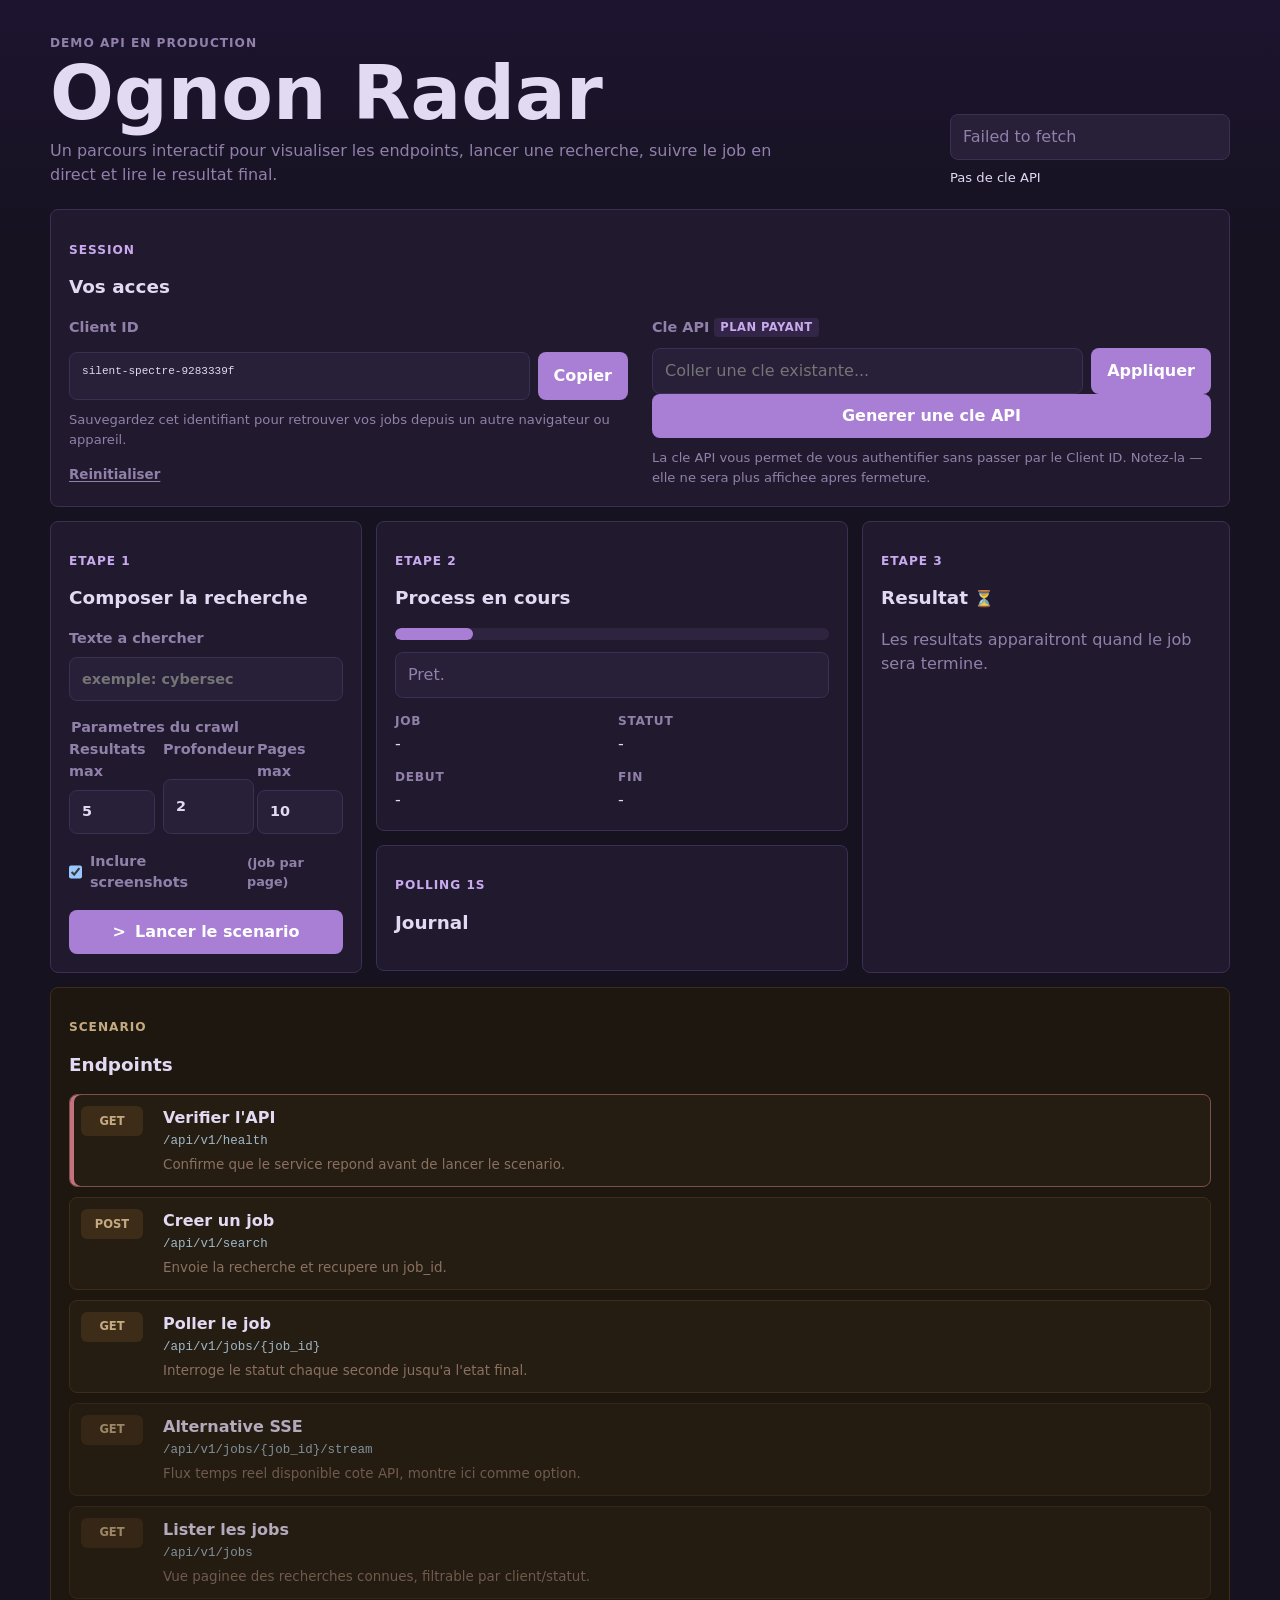
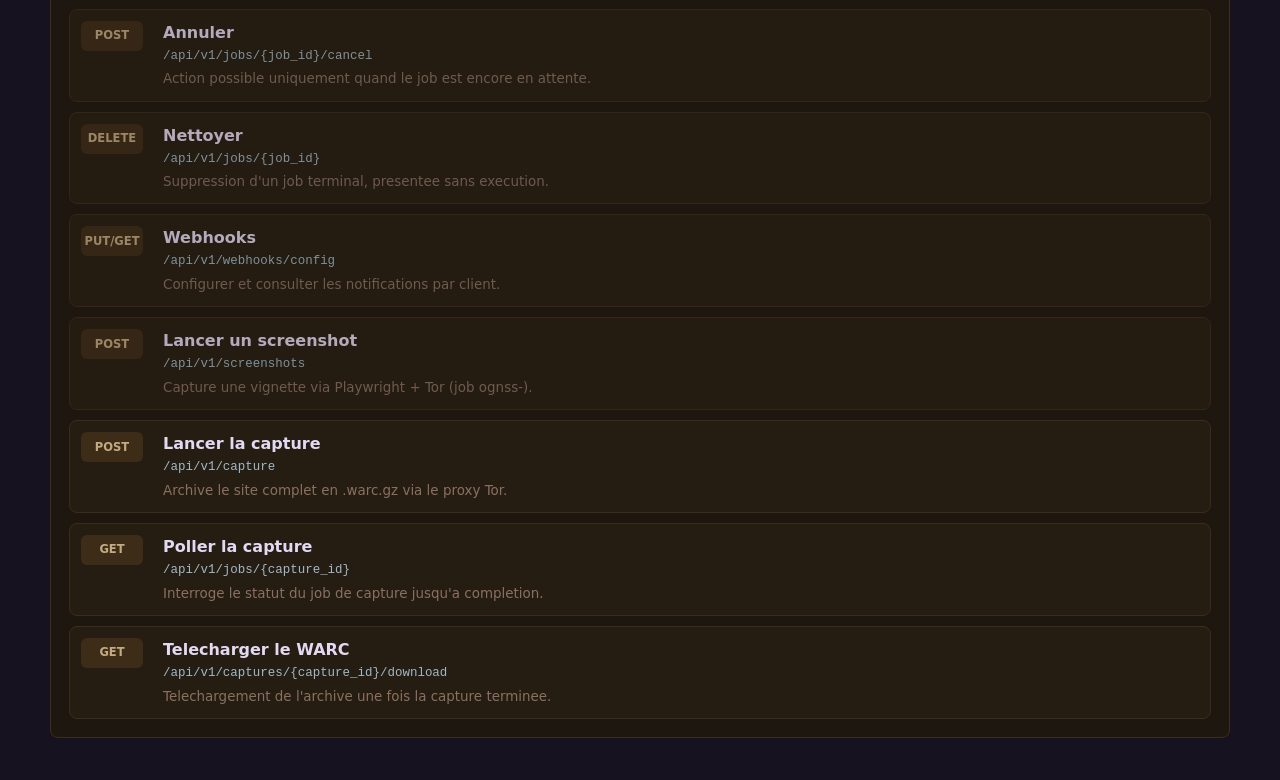
==== clients/www/index.html @ d4137433 "faster results" ====
<!doctype html>
<html lang="fr">
  <head>
    <meta charset="utf-8">
    <meta name="viewport" content="width=device-width, initial-scale=1">
    <title>Ognon Radar - Demo API</title>
    <link rel="stylesheet" href="./styles.css">
    <script src="./app.js" defer></script>
  </head>
  <body>
    <header class="app-header">
      <div>
        <p class="eyebrow">Demo API en production</p>
        <h1>Ognon Radar</h1>
        <p>Un parcours interactif pour visualiser les endpoints, lancer une recherche, suivre le job en direct et lire le resultat final.</p>
      </div>
      <div class="header-status">
        <output id="health-status" aria-live="polite">Verification API...</output>
        <output id="api-key-status" aria-live="polite">Pas de cle API</output>
      </div>
    </header>

    <main class="workspace">
      <section class="credentials-panel" aria-labelledby="credentials-title">
        <div class="section-head">
          <p class="eyebrow">Session</p>
          <h2 id="credentials-title">Vos acces</h2>
        </div>
        <div class="credentials-grid">
          <div class="cred-block">
            <p class="cred-label">Client ID</p>
            <div class="cred-row">
              <output id="client-id-full" class="cred-value">-</output>
              <button type="button" id="copy-client-id">Copier</button>
            </div>
            <p class="cred-hint">Sauvegardez cet identifiant pour retrouver vos jobs depuis un autre navigateur ou appareil.</p>
            <button type="button" id="reset-client-id" class="btn-ghost">Reinitialiser</button>
          </div>
          <div class="cred-block">
            <p class="cred-label">Cle API <span class="badge">Plan payant</span></p>
            <div id="cred-key-inactive">
              <div class="cred-row">
                <input id="api-key-input" type="text" placeholder="Coller une cle existante..." autocomplete="off" spellcheck="false">
                <button type="button" id="apply-api-key">Appliquer</button>
              </div>
              <button type="button" id="generate-api-key">Generer une cle API</button>
            </div>
            <div id="cred-key-active" hidden>
              <output id="api-key-display" class="cred-value cred-value--key">-</output>
              <button type="button" id="clear-api-key" class="btn-ghost">Supprimer la cle</button>
            </div>
            <p class="cred-hint">La cle API vous permet de vous authentifier sans passer par le Client ID. Notez-la — elle ne sera plus affichee apres fermeture.</p>
          </div>
        </div>
      </section>

      <section class="request-panel" aria-labelledby="request-title">
        <div class="section-head">
          <p class="eyebrow">Etape 1</p>
          <h2 id="request-title">Composer la recherche</h2>
        </div>

        <form id="search-form">
          <label>
            Texte a chercher
            <input
              id="term"
              name="term"
              type="search"
              autocomplete="off"
              minlength="1"
              maxlength="100"
              placeholder="exemple: cybersec"
              required
            >
          </label>

          <fieldset>
            <legend>Parametres du crawl</legend>

            <label>
              Resultats max
              <input id="max-results" name="max_results" type="number" min="1" max="100" value="5">
            </label>

            <label>
              Profondeur
              <input id="max-depth" name="max_depth" type="number" min="1" max="5" value="2">
            </label>

            <label>
              Pages max
              <input id="max-pages" name="max_pages" type="number" min="1" max="200" value="10">
            </label>
          </fieldset>

          <label class="checkbox-label">
            <input type="checkbox" id="include-screenshots" name="include_screenshots" checked>
            Inclure screenshots <span class="muted-note">(job par page)</span>
          </label>

          <button type="submit">
            <span aria-hidden="true">></span>
            Lancer le scenario
          </button>
        </form>
      </section>

      <div class="middle-col">
        <section class="process-panel" aria-labelledby="process-title">
          <div class="section-head">
            <p class="eyebrow">Etape 2</p>
            <h2 id="process-title">Process en cours</h2>
          </div>

          <div id="job-meter" class="job-meter" data-state="idle">
            <span></span>
          </div>

          <output id="status" aria-live="polite">Pret.</output>

          <dl id="job-details">
            <div>
              <dt>Job</dt>
              <dd id="job-id">-</dd>
            </div>
            <div>
              <dt>Statut</dt>
              <dd id="job-status">-</dd>
            </div>
            <div>
              <dt>Debut</dt>
              <dd id="job-started">-</dd>
            </div>
            <div>
              <dt>Fin</dt>
              <dd id="job-completed">-</dd>
            </div>
          </dl>
        </section>

        <section class="poll-panel" aria-labelledby="poll-title">
          <div class="section-head">
            <p class="eyebrow">Polling 1s</p>
            <h2 id="poll-title">Journal</h2>
          </div>
          <ol id="poll-log" class="poll-log" aria-live="polite"></ol>
        </section>
      </div>

      <section class="result-panel" aria-labelledby="results-title">
        <div class="section-head">
          <p class="eyebrow">Etape 3</p>
          <h2 id="results-title">Resultat <span class="sablier" aria-hidden="true">⏳</span></h2>
        </div>
        <p id="summary">Les resultats apparaitront quand le job sera termine.</p>
        <ol id="results" class="results-list"></ol>
      </section>
    </main>

    <footer class="scenario-footer">
      <section class="endpoint-panel" aria-labelledby="endpoints-title">
        <div class="section-head">
          <p class="eyebrow">Scenario</p>
          <h2 id="endpoints-title">Endpoints</h2>
        </div>
        <ol id="endpoint-list" class="endpoint-list" aria-label="Parcours des endpoints"></ol>
      </section>
    </footer>
  </body>
</html>
---- clients/www/styles.css ----
:root {
  color-scheme: dark;
  --background: #16121f;
  --surface: #211a2e;
  --surface-soft: #281f38;
  --text: #e2d9f3;
  --muted: #9080aa;
  --line: #3b2f54;
  --accent: #a87fd4;
  --accent-strong: #c9aaee;
  --amber: #c9955a;
  --red: #c47280;
  --blue: #80a8d8;
  font-family: Inter, ui-sans-serif, system-ui, -apple-system, BlinkMacSystemFont, "Segoe UI", sans-serif;
}

* {
  box-sizing: border-box;
}

body {
  margin: 0;
  background:
    linear-gradient(180deg, #1d1430 0, var(--background) 260px),
    var(--background);
  color: var(--text);
  line-height: 1.5;
}

.app-header,
.workspace {
  width: min(1180px, calc(100% - 32px));
  margin-inline: auto;
}

.app-header {
  display: grid;
  grid-template-columns: minmax(0, 1fr) minmax(220px, 280px);
  gap: 24px;
  align-items: end;
  padding-block: 34px 22px;
}

.app-header p {
  max-width: 760px;
  margin: 0;
  color: var(--muted);
}

.eyebrow {
  color: var(--accent-strong);
  font-size: .76rem;
  font-weight: 800;
  letter-spacing: .08em;
  text-transform: uppercase;
}

h1,
h2,
p,
code {
  overflow-wrap: anywhere;
}

h1 {
  margin: 4px 0 8px;
  font-size: clamp(2.2rem, 7vw, 4.7rem);
  line-height: 1;
}

h2 {
  margin: 0;
  font-size: 1.15rem;
}

.workspace {
  display: grid;
  grid-template-columns: minmax(230px, .78fr) minmax(0, 1.18fr) minmax(280px, .92fr);
  grid-template-rows: auto;
  gap: 14px;
  padding-bottom: 14px;
}

section {
  min-width: 0;
  background: var(--surface);
  border: 1px solid var(--line);
  border-radius: 8px;
  padding: 18px;
}

.credentials-panel {
  grid-column: 1 / -1;
}

.request-panel {
  grid-column: 1;
  grid-row: 2;
}

.middle-col {
  grid-column: 2;
  grid-row: 2;
  display: flex;
  flex-direction: column;
  gap: 14px;
  min-width: 0;
}

.middle-col section {
  min-width: 0;
}

.result-panel {
  grid-column: 3;
  grid-row: 2;
}

.scenario-footer {
  width: min(1180px, calc(100% - 32px));
  margin-inline: auto;
  padding-bottom: 42px;
  --surface: #1e1710;
  --surface-soft: #261d12;
  --line: #3d2c1a;
  --muted: #8a7060;
  --accent-strong: #c4aa80;
  --blue: #a0b8c8;
}

.scenario-footer .endpoint-panel {
  border-radius: 8px;
}

.scenario-footer .method {
  background: #3d2c18;
  color: var(--accent-strong);
}

.scenario-footer .endpoint-list code {
  color: var(--blue);
}

.sablier {
  font-size: 1rem;
  vertical-align: middle;
}

.section-head {
  display: grid;
  gap: 2px;
  margin-bottom: 16px;
}

#health-status,
#status {
  display: block;
  min-height: 44px;
  border: 1px solid var(--line);
  border-radius: 8px;
  padding: 10px 12px;
  background: var(--surface-soft);
  color: var(--muted);
}

.header-status {
  display: flex;
  flex-direction: column;
  gap: 8px;
  align-self: end;
}

output[data-state="running"] {
  color: var(--amber);
  border-color: color-mix(in srgb, var(--amber) 42%, var(--line));
}

output[data-state="completed"] {
  color: var(--accent-strong);
  border-color: color-mix(in srgb, var(--accent) 42%, var(--line));
}

output[data-href] {
  cursor: pointer;
}

output[data-href]:hover {
  text-decoration: underline;
}

output[data-state="failed"],
output[data-state="cancelled"] {
  color: var(--red);
  border-color: color-mix(in srgb, var(--red) 42%, var(--line));
}

.endpoint-list,
.poll-log,
.results-list {
  display: grid;
  gap: 10px;
  margin: 0;
  padding: 0;
  list-style: none;
}

.poll-log {
  max-height: 260px;
  overflow-y: auto;
}

.endpoint-list li {
  display: grid;
  grid-template-columns: 72px minmax(0, 1fr);
  gap: 10px;
  min-height: 78px;
  padding: 11px;
  border: 1px solid var(--line);
  border-radius: 8px;
  background: var(--surface-soft);
}

.endpoint-list li[data-state="active"] {
  border-color: color-mix(in srgb, var(--amber) 55%, var(--line));
  box-shadow: inset 4px 0 0 var(--amber);
}

.endpoint-list li[data-state="done"] {
  border-color: color-mix(in srgb, var(--accent) 48%, var(--line));
  box-shadow: inset 4px 0 0 var(--accent);
}

.endpoint-list li[data-state="failed"] {
  border-color: color-mix(in srgb, var(--red) 48%, var(--line));
  box-shadow: inset 4px 0 0 var(--red);
}

.endpoint-list li[data-mode="example"] {
  opacity: .76;
}

.method {
  display: inline-grid;
  place-items: center;
  width: 62px;
  height: 30px;
  border-radius: 6px;
  background: #332547;
  color: var(--accent-strong);
  font-size: .72rem;
  font-weight: 850;
}

.endpoint-list strong,
.endpoint-list code,
.endpoint-list p {
  display: block;
}

.endpoint-list code {
  margin-top: 2px;
  color: var(--blue);
  font-size: .78rem;
}

.endpoint-list p {
  margin: 4px 0 0;
  color: var(--muted);
  font-size: .84rem;
}

form {
  display: grid;
  gap: 16px;
}

label,
fieldset {
  display: grid;
  gap: 8px;
}

label,
legend {
  color: var(--muted);
  font-size: .9rem;
  font-weight: 700;
}

fieldset {
  grid-template-columns: repeat(3, minmax(0, 1fr));
  margin: 0;
  padding: 0;
  border: 0;
}

legend {
  grid-column: 1 / -1;
}

input,
button {
  width: 100%;
  min-height: 44px;
  border-radius: 8px;
  font: inherit;
}

input {
  border: 1px solid var(--line);
  background: var(--surface-soft);
  color: var(--text);
  padding: 10px 12px;
}

input:focus {
  outline: 3px solid color-mix(in srgb, var(--accent) 24%, transparent);
  border-color: var(--accent);
}

button {
  display: inline-flex;
  align-items: center;
  justify-content: center;
  gap: 9px;
  border: 0;
  background: var(--accent);
  color: #fff;
  padding: 10px 16px;
  font-weight: 800;
  cursor: pointer;
}

button:hover {
  background: var(--accent-strong);
}

button:disabled {
  cursor: wait;
  opacity: .68;
}

.job-meter {
  position: relative;
  height: 12px;
  margin-bottom: 12px;
  overflow: hidden;
  border-radius: 999px;
  background: #2e2440;
}

.job-meter span {
  display: block;
  width: 18%;
  height: 100%;
  border-radius: inherit;
  background: var(--accent);
  transition: width .25s ease, background .25s ease;
}

.job-meter[data-state="queued"] span {
  width: 32%;
  background: var(--amber);
}

.job-meter[data-state="running"] span {
  width: 68%;
  background: var(--amber);
  animation: pulse 1s ease-in-out infinite alternate;
}

.job-meter[data-state="completed"] span {
  width: 100%;
  background: var(--accent);
}

.job-meter[data-state="failed"] span,
.job-meter[data-state="cancelled"] span {
  width: 100%;
  background: var(--red);
}

@keyframes pulse {
  from {
    filter: brightness(.92);
  }
  to {
    filter: brightness(1.16);
  }
}

dl {
  display: grid;
  grid-template-columns: repeat(2, minmax(0, 1fr));
  gap: 12px;
  margin: 14px 0 0;
}

dt {
  color: var(--muted);
  font-size: .76rem;
  font-weight: 800;
  letter-spacing: .06em;
  text-transform: uppercase;
}

dd {
  margin: 2px 0 0;
  overflow-wrap: anywhere;
}

.poll-log li {
  display: grid;
  grid-template-columns: 72px minmax(0, 1fr);
  gap: 4px 10px;
  padding-block: 9px;
  border-block-start: 1px solid var(--line);
}

.poll-log time {
  color: var(--muted);
  font-size: .82rem;
}

.poll-log code {
  color: var(--blue);
  font-size: .82rem;
}

.poll-log span {
  grid-column: 2;
  color: var(--muted);
  font-size: .84rem;
}

.poll-log span[data-state="running"],
.poll-log span[data-state="queued"] {
  color: var(--amber);
}

.poll-log span[data-state="completed"] {
  color: var(--accent-strong);
}

.poll-log span[data-state="failed"],
.poll-log span[data-state="cancelled"] {
  color: var(--red);
}

#summary {
  margin: 0 0 16px;
  color: var(--muted);
}

.results-list li {
  border-block-start: 1px solid var(--line);
  padding-block-start: 14px;
}

article {
  display: grid;
  gap: 8px;
}

article h3 {
  margin: 0;
  font-size: 1rem;
}

article a {
  color: var(--accent-strong);
  overflow-wrap: anywhere;
}

article p {
  margin: 0;
}

article footer {
  display: flex;
  flex-wrap: wrap;
  gap: 8px 14px;
  color: var(--muted);
  font-size: .85rem;
}

.capture-bar {
  display: flex;
  align-items: center;
  gap: 10px;
  margin-block-start: 2px;
}

.btn-capture {
  display: inline-flex;
  align-items: center;
  min-height: 0;
  width: auto;
  padding: 3px 10px;
  font-size: .8rem;
  font-weight: 600;
}

.capture-status {
  font-size: .82rem;
  color: var(--muted);
}

.capture-status[data-state="running"] {
  color: var(--accent);
}

.capture-status[data-state="completed"] {
  color: var(--ok, #3a9e6f);
}

.capture-status[data-state="failed"] {
  color: var(--danger, #c0392b);
}

.capture-download-link {
  font-size: .82rem;
  font-weight: 600;
  color: var(--accent-strong);
}

/* Screenshot thumbnail */
article.has-thumb {
  grid-template-columns: 84px 1fr;
  align-items: start;
  column-gap: 12px;
}

.result-thumb {
  width: 84px;
  height: 60px;
  object-fit: cover;
  border: 1px solid var(--line);
  border-radius: 3px;
  cursor: zoom-in;
  display: block;
  grid-row: 1 / -1;
}

.result-thumb--pending {
  cursor: default;
  background-color: #2a2040;
  background-image: repeating-linear-gradient(
    45deg,
    transparent,
    transparent 4px,
    rgba(255,255,255,.04) 4px,
    rgba(255,255,255,.04) 8px
  );
}

.result-thumb--failed {
  cursor: default;
  background-color: #2a2040;
  opacity: .4;
}

/* Lightbox dialog */
.screenshot-dialog {
  background: var(--surface);
  border: 1px solid var(--line);
  padding: 8px;
  max-width: min(90vw, 960px);
  border-radius: 4px;
}

.screenshot-dialog img {
  display: block;
  max-width: 100%;
  max-height: calc(90vh - 20px);
}

.screenshot-dialog::backdrop {
  background: rgba(0, 0, 0, .75);
}

/* Checkbox label inline in form */
.checkbox-label {
  display: flex;
  align-items: center;
  gap: 8px;
  font-size: .9rem;
  cursor: pointer;
}

.checkbox-label input[type="checkbox"] {
  width: auto;
  margin: 0;
}

.muted-note {
  color: var(--muted);
  font-size: .8rem;
}

.credentials-panel {
  grid-column: 1 / -1;
}

.credentials-grid {
  display: grid;
  grid-template-columns: repeat(2, minmax(0, 1fr));
  gap: 24px;
}

.cred-block {
  display: grid;
  gap: 10px;
}

.cred-label {
  margin: 0;
  color: var(--muted);
  font-size: .9rem;
  font-weight: 700;
}

.cred-row {
  display: grid;
  grid-template-columns: minmax(0, 1fr) auto;
  gap: 8px;
}

.cred-value {
  display: block;
  padding: 10px 12px;
  border: 1px solid var(--line);
  border-radius: 8px;
  background: var(--surface-soft);
  color: var(--text);
  font-family: monospace;
  font-size: .85em;
  overflow: hidden;
  text-overflow: ellipsis;
  white-space: nowrap;
}

.cred-value--key {
  color: var(--accent-strong);
  cursor: default;
}

.cred-hint {
  margin: 0;
  color: var(--muted);
  font-size: .82rem;
}

.btn-ghost {
  display: inline-flex;
  align-items: center;
  justify-content: start;
  width: auto;
  min-height: 0;
  padding: 0;
  border: 0;
  background: none;
  color: var(--muted);
  font-size: .84rem;
  font-weight: 600;
  cursor: pointer;
  text-decoration: underline;
  text-underline-offset: 2px;
}

.btn-ghost:hover {
  background: none;
  color: var(--text);
}

.badge {
  display: inline-block;
  padding: 1px 6px;
  border-radius: 4px;
  background: #332547;
  color: var(--accent-strong);
  font-size: .72rem;
  font-weight: 800;
  letter-spacing: .04em;
  text-transform: uppercase;
  vertical-align: middle;
}

#api-key-status {
  font-size: .82em;
}

@media (max-width: 920px) {
  .app-header,
  .workspace {
    width: min(100% - 20px, 1180px);
  }

  .app-header,
  .workspace {
    grid-template-columns: 1fr;
  }

  .request-panel,
  .middle-col,
  .result-panel,
  .credentials-panel {
    grid-column: auto;
    grid-row: auto;
  }

  .credentials-grid {
    grid-template-columns: 1fr;
  }
}

@media (max-width: 620px) {
  fieldset,
  dl {
    grid-template-columns: 1fr;
  }

  .endpoint-list li {
    grid-template-columns: 1fr;
  }

  .poll-log li {
    grid-template-columns: 1fr;
  }

  .poll-log span {
    grid-column: auto;
  }
}
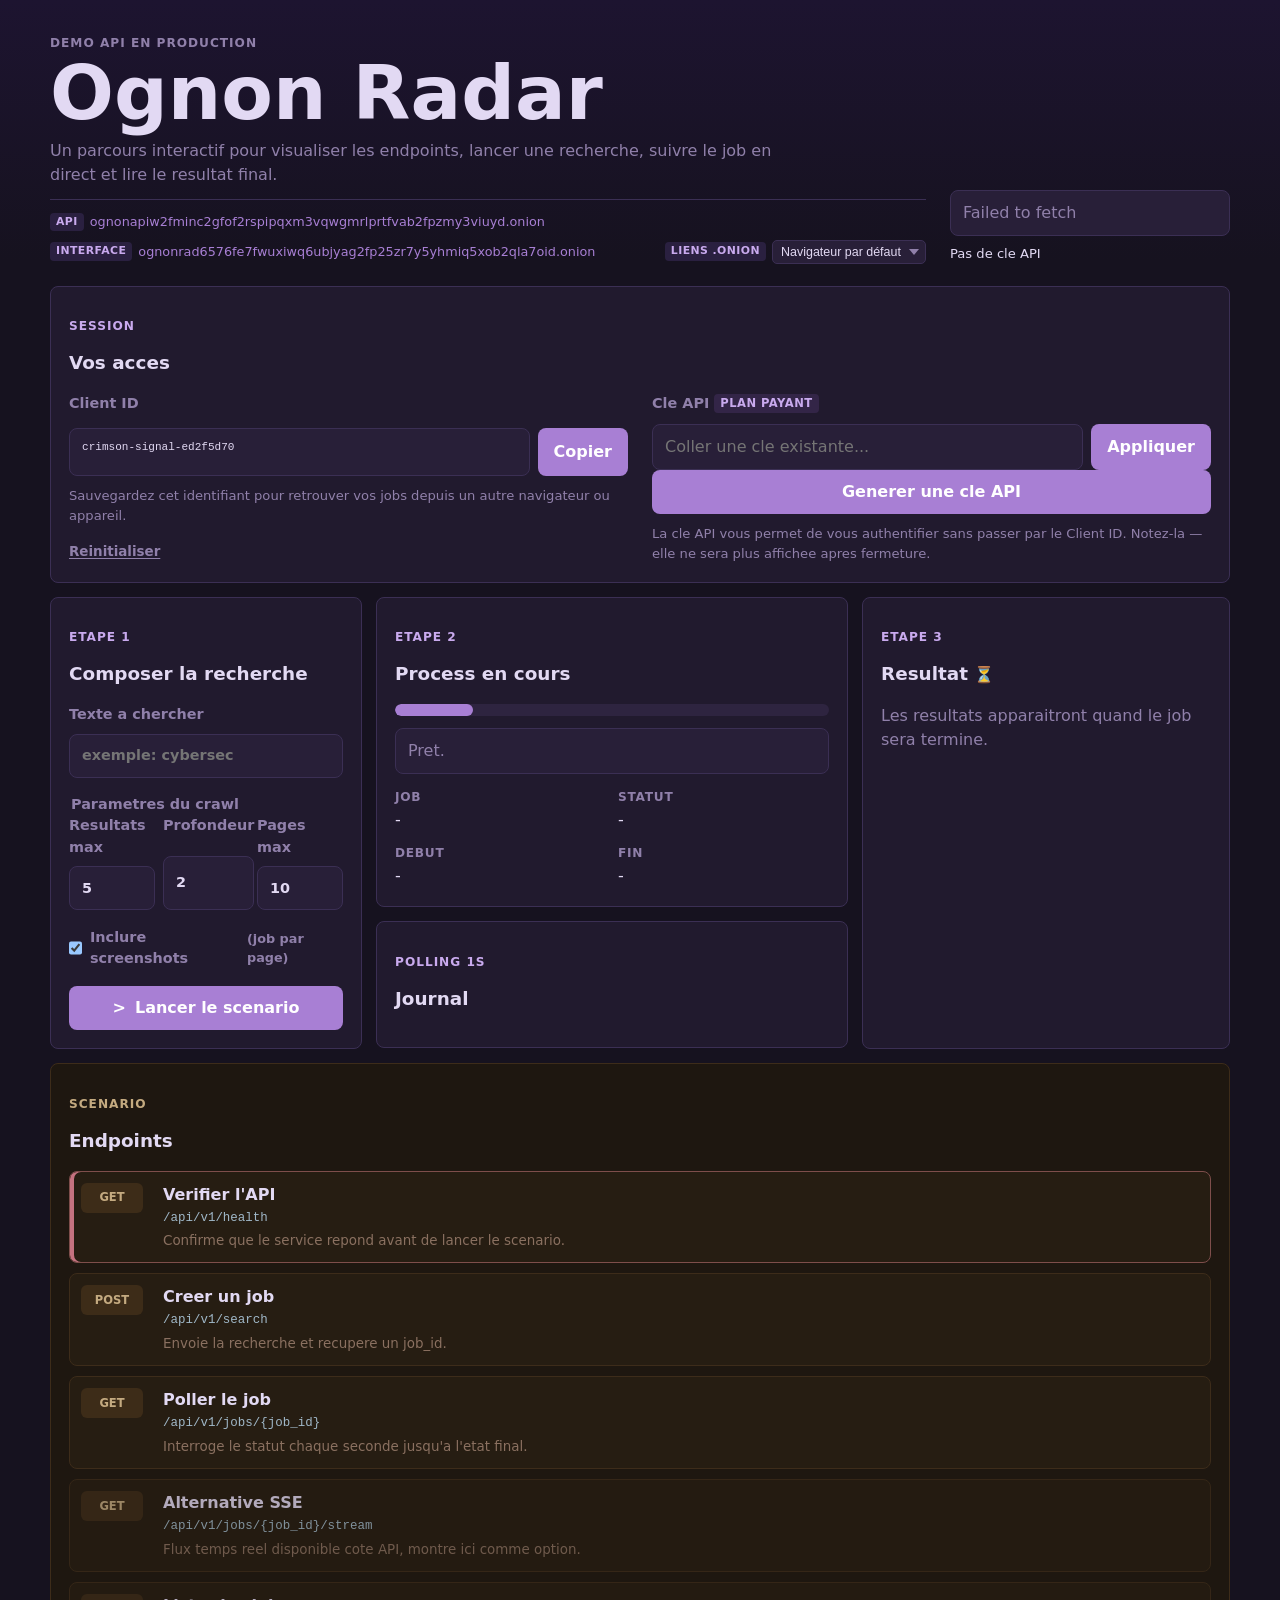
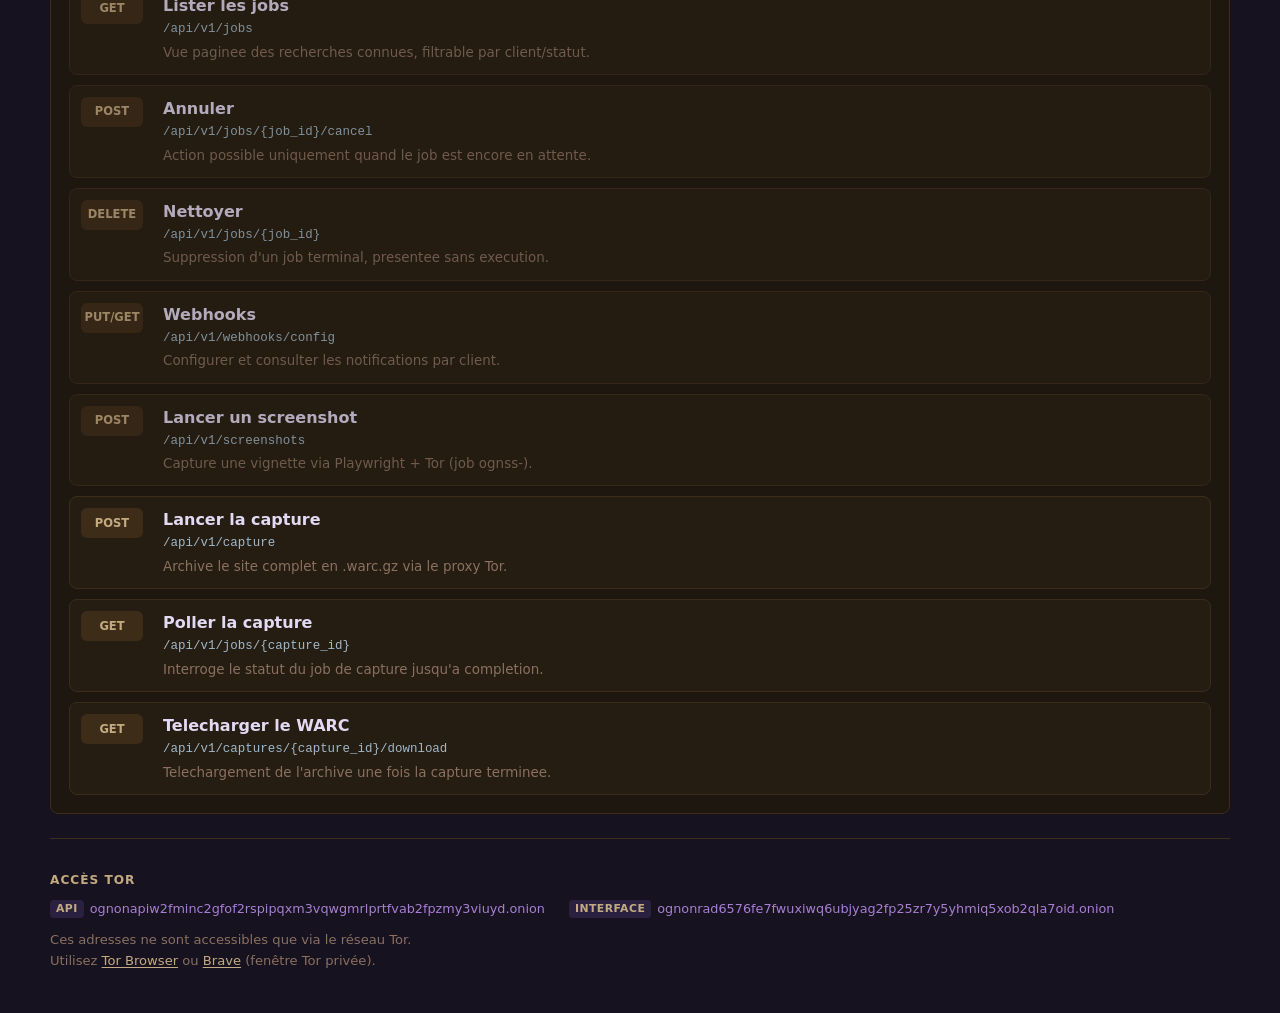
==== commit 239b4143: "add onion url" ====
--- a/clients/www/index.html
+++ b/clients/www/index.html
@@ -13,6 +13,24 @@
         <p class="eyebrow">Demo API en production</p>
         <h1>Ognon Radar</h1>
         <p>Un parcours interactif pour visualiser les endpoints, lancer une recherche, suivre le job en direct et lire le resultat final.</p>
+        <div class="onion-links">
+          <span class="onion-entry">
+            <span class="onion-label">API</span>
+            <a href="http://ognonapiw2fminc2gfof2rspipqxm3vqwgmrlprtfvab2fpzmy3viuyd.onion" target="_blank" rel="noreferrer">ognonapiw2fminc2gfof2rspipqxm3vqwgmrlprtfvab2fpzmy3viuyd.onion</a>
+          </span>
+          <span class="onion-entry">
+            <span class="onion-label">Interface</span>
+            <a href="http://ognonrad6576fe7fwuxiwq6ubjyag2fp25zr7y5yhmiq5xob2qla7oid.onion" target="_blank" rel="noreferrer">ognonrad6576fe7fwuxiwq6ubjyag2fp25zr7y5yhmiq5xob2qla7oid.onion</a>
+          </span>
+          <span class="onion-config">
+            <span class="onion-label">Liens .onion</span>
+            <select id="onion-handler" class="onion-select">
+              <option value="default">Navigateur par défaut</option>
+              <option value="tor">Tor Browser (tor://)</option>
+              <option value="copy">Copier le lien</option>
+            </select>
+          </span>
+        </div>
       </div>
       <div class="header-status">
         <output id="health-status" aria-live="polite">Verification API...</output>
@@ -166,6 +184,20 @@
         </div>
         <ol id="endpoint-list" class="endpoint-list" aria-label="Parcours des endpoints"></ol>
       </section>
+      <div class="footer-onion">
+        <p class="eyebrow">Accès Tor</p>
+        <div class="footer-onion-links">
+          <span class="onion-entry">
+            <span class="onion-label">API</span>
+            <a href="http://ognonapiw2fminc2gfof2rspipqxm3vqwgmrlprtfvab2fpzmy3viuyd.onion" target="_blank" rel="noreferrer">ognonapiw2fminc2gfof2rspipqxm3vqwgmrlprtfvab2fpzmy3viuyd.onion</a>
+          </span>
+          <span class="onion-entry">
+            <span class="onion-label">Interface</span>
+            <a href="http://ognonrad6576fe7fwuxiwq6ubjyag2fp25zr7y5yhmiq5xob2qla7oid.onion" target="_blank" rel="noreferrer">ognonrad6576fe7fwuxiwq6ubjyag2fp25zr7y5yhmiq5xob2qla7oid.onion</a>
+          </span>
+        </div>
+        <p class="footer-onion-hint">Ces adresses ne sont accessibles que via le réseau Tor. <br>Utilisez <a href="https://www.torproject.org/download/" target="_blank" rel="noreferrer">Tor Browser</a> ou <a href="https://brave.com/download/" target="_blank" rel="noreferrer">Brave</a> (fenêtre Tor privée).</p>
+      </div>
     </footer>
   </body>
 </html>
--- a/clients/www/styles.css
+++ b/clients/www/styles.css
@@ -163,6 +163,151 @@
   color: var(--muted);
 }
 
+.onion-links {
+  display: flex;
+  flex-wrap: wrap;
+  gap: 8px 18px;
+  margin-top: 12px;
+  padding-top: 12px;
+  border-top: 1px solid var(--line);
+}
+
+.onion-entry {
+  display: inline-flex;
+  align-items: center;
+  gap: 6px;
+  font-size: .8rem;
+}
+
+.onion-label {
+  display: inline-block;
+  padding: 1px 6px;
+  border-radius: 4px;
+  background: #2a2040;
+  color: var(--accent-strong);
+  font-size: .68rem;
+  font-weight: 800;
+  letter-spacing: .04em;
+  text-transform: uppercase;
+}
+
+.onion-entry a {
+  color: var(--accent);
+  text-decoration: none;
+  overflow-wrap: anywhere;
+  word-break: break-all;
+  transition: color .15s ease;
+}
+
+.onion-entry a:hover {
+  color: var(--accent-strong);
+  text-decoration: underline;
+  text-underline-offset: 2px;
+}
+
+/* Onion link handler config selector */
+.onion-config {
+  display: inline-flex;
+  align-items: center;
+  gap: 6px;
+  margin-left: auto;
+}
+
+.onion-select {
+  width: auto;
+  min-height: 0;
+  padding: 4px 24px 4px 8px;
+  border: 1px solid var(--line);
+  border-radius: 5px;
+  background: var(--surface-soft);
+  color: var(--text);
+  font-size: .78rem;
+  cursor: pointer;
+  appearance: none;
+  -webkit-appearance: none;
+  background-image: url("data:image/svg+xml,%3Csvg xmlns='http://www.w3.org/2000/svg' width='10' height='6'%3E%3Cpath d='M0 0l5 6 5-6' fill='%239080aa'/%3E%3C/svg%3E");
+  background-repeat: no-repeat;
+  background-position: right 6px center;
+  background-size: 10px 6px;
+}
+
+.onion-select:focus {
+  outline: 2px solid color-mix(in srgb, var(--accent) 24%, transparent);
+  border-color: var(--accent);
+}
+
+/* Footer onion section */
+.footer-onion {
+  margin-top: 24px;
+  padding-top: 20px;
+  border-top: 1px solid var(--line);
+}
+
+.footer-onion > .eyebrow {
+  margin-bottom: 10px;
+}
+
+.footer-onion-links {
+  display: flex;
+  flex-wrap: wrap;
+  gap: 8px 24px;
+}
+
+.footer-onion-hint {
+  margin: 10px 0 0;
+  color: var(--muted);
+  font-size: .82rem;
+  line-height: 1.6;
+}
+
+.footer-onion-hint a {
+  color: var(--accent-strong);
+  text-decoration: underline;
+  text-underline-offset: 2px;
+}
+
+/* Onion badge on search result links */
+.onion-badge {
+  display: inline-flex;
+  align-items: center;
+  gap: 3px;
+  padding: 1px 6px;
+  border-radius: 4px;
+  background: #1d2a20;
+  color: #6cb87a;
+  font-size: .7rem;
+  font-weight: 700;
+  letter-spacing: .03em;
+  text-transform: uppercase;
+  vertical-align: middle;
+  margin-left: 6px;
+  cursor: default;
+}
+
+/* Toast notification */
+.toast {
+  position: fixed;
+  bottom: 24px;
+  left: 50%;
+  transform: translateX(-50%);
+  padding: 10px 20px;
+  border-radius: 8px;
+  background: var(--surface);
+  border: 1px solid var(--accent);
+  color: var(--accent-strong);
+  font-size: .85rem;
+  font-weight: 600;
+  z-index: 1000;
+  opacity: 0;
+  transition: opacity .25s ease, transform .25s ease;
+  pointer-events: none;
+}
+
+.toast--show {
+  opacity: 1;
+  transform: translateX(-50%) translateY(0);
+}
+
 .header-status {
   display: flex;
   flex-direction: column;
@@ -712,6 +857,15 @@
   .credentials-grid {
     grid-template-columns: 1fr;
   }
+
+  .onion-config {
+    margin-left: 0;
+  }
+
+  .footer-onion-links {
+    flex-direction: column;
+    gap: 6px;
+  }
 }
 
 @media (max-width: 620px) {
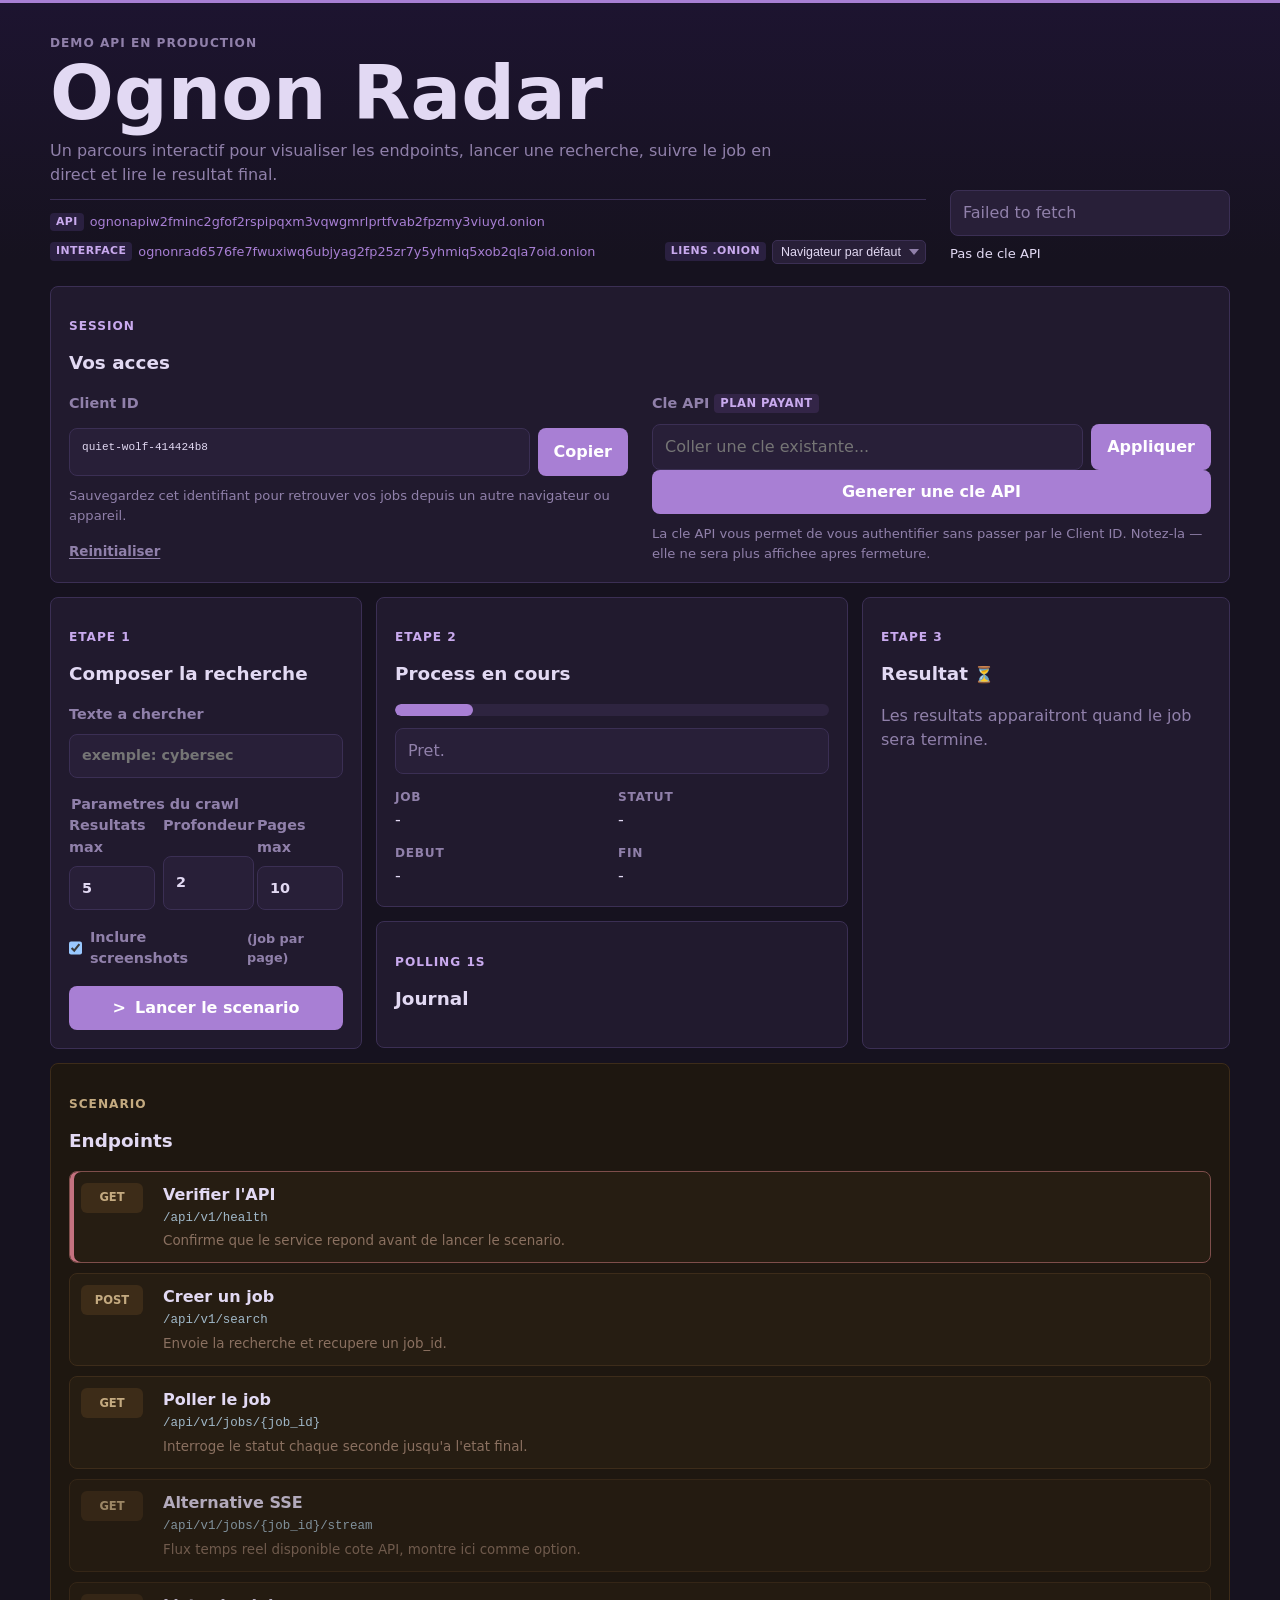
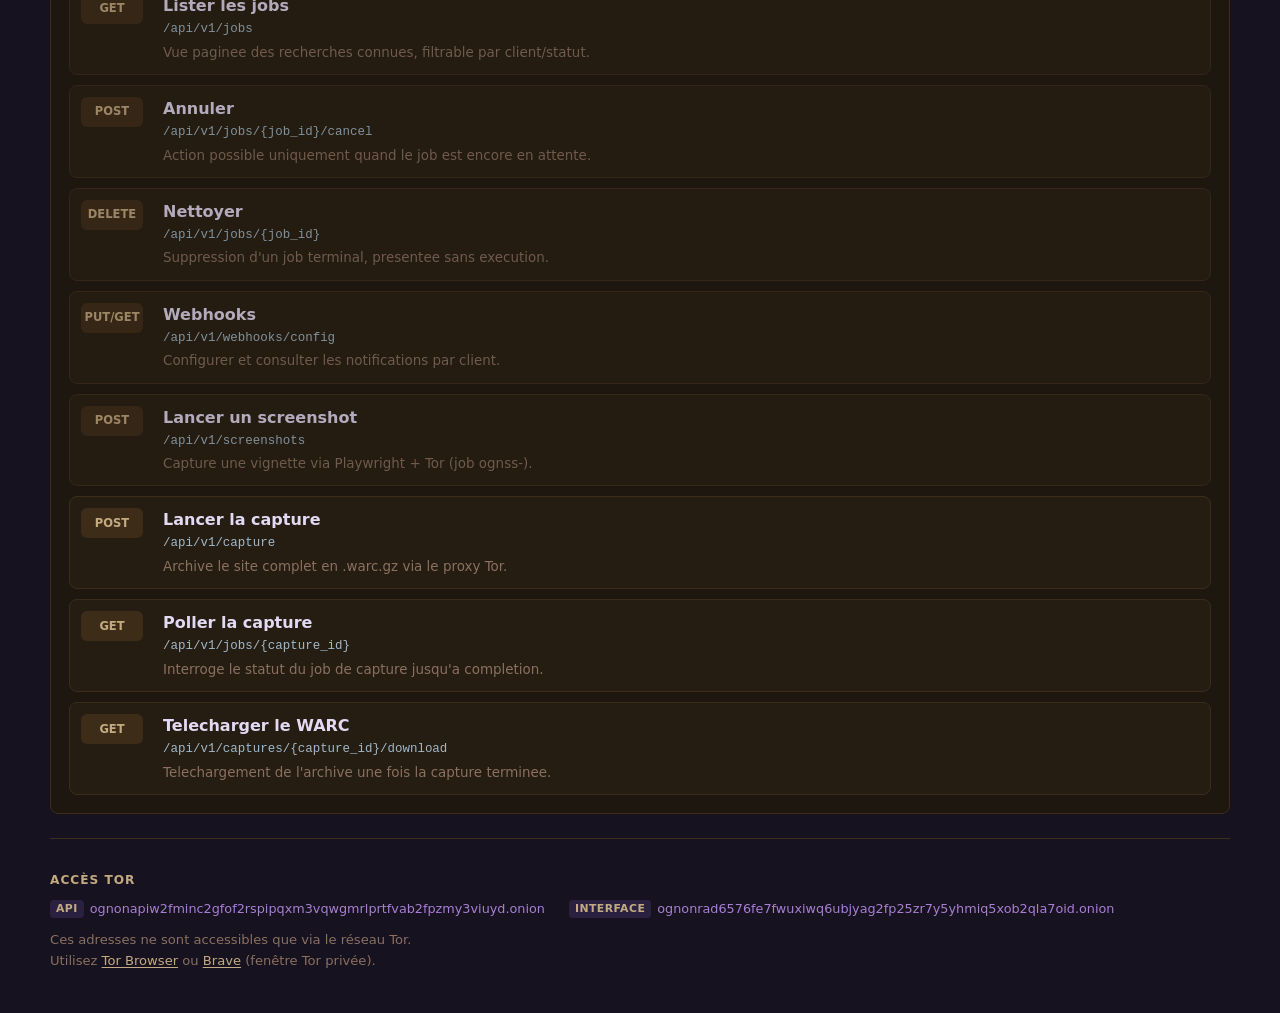
==== commit 25f4ed5f: "add deploy indic" ====
--- a/clients/www/index.html
+++ b/clients/www/index.html
@@ -8,6 +8,7 @@
     <script src="./app.js" defer></script>
   </head>
   <body>
+    <div id="deploy-bar" title="Développement local"></div>
     <header class="app-header">
       <div>
         <p class="eyebrow">Demo API en production</p>
@@ -184,7 +185,7 @@
         </div>
         <ol id="endpoint-list" class="endpoint-list" aria-label="Parcours des endpoints"></ol>
       </section>
-      <div class="footer-onion">
+        <div class="footer-onion">
         <p class="eyebrow">Accès Tor</p>
         <div class="footer-onion-links">
           <span class="onion-entry">
--- a/clients/www/styles.css
+++ b/clients/www/styles.css
@@ -126,6 +126,19 @@
   --muted: #8a7060;
   --accent-strong: #c4aa80;
   --blue: #a0b8c8;
+}
+
+/* ───── Deploy top bar ───── */
+#deploy-bar {
+  position: fixed;
+  top: 0;
+  left: 0;
+  width: 100%;
+  height: 3px;
+  background: var(--accent);
+  z-index: 1000;
+  cursor: help;
+  pointer-events: auto;
 }
 
 .scenario-footer .endpoint-panel {
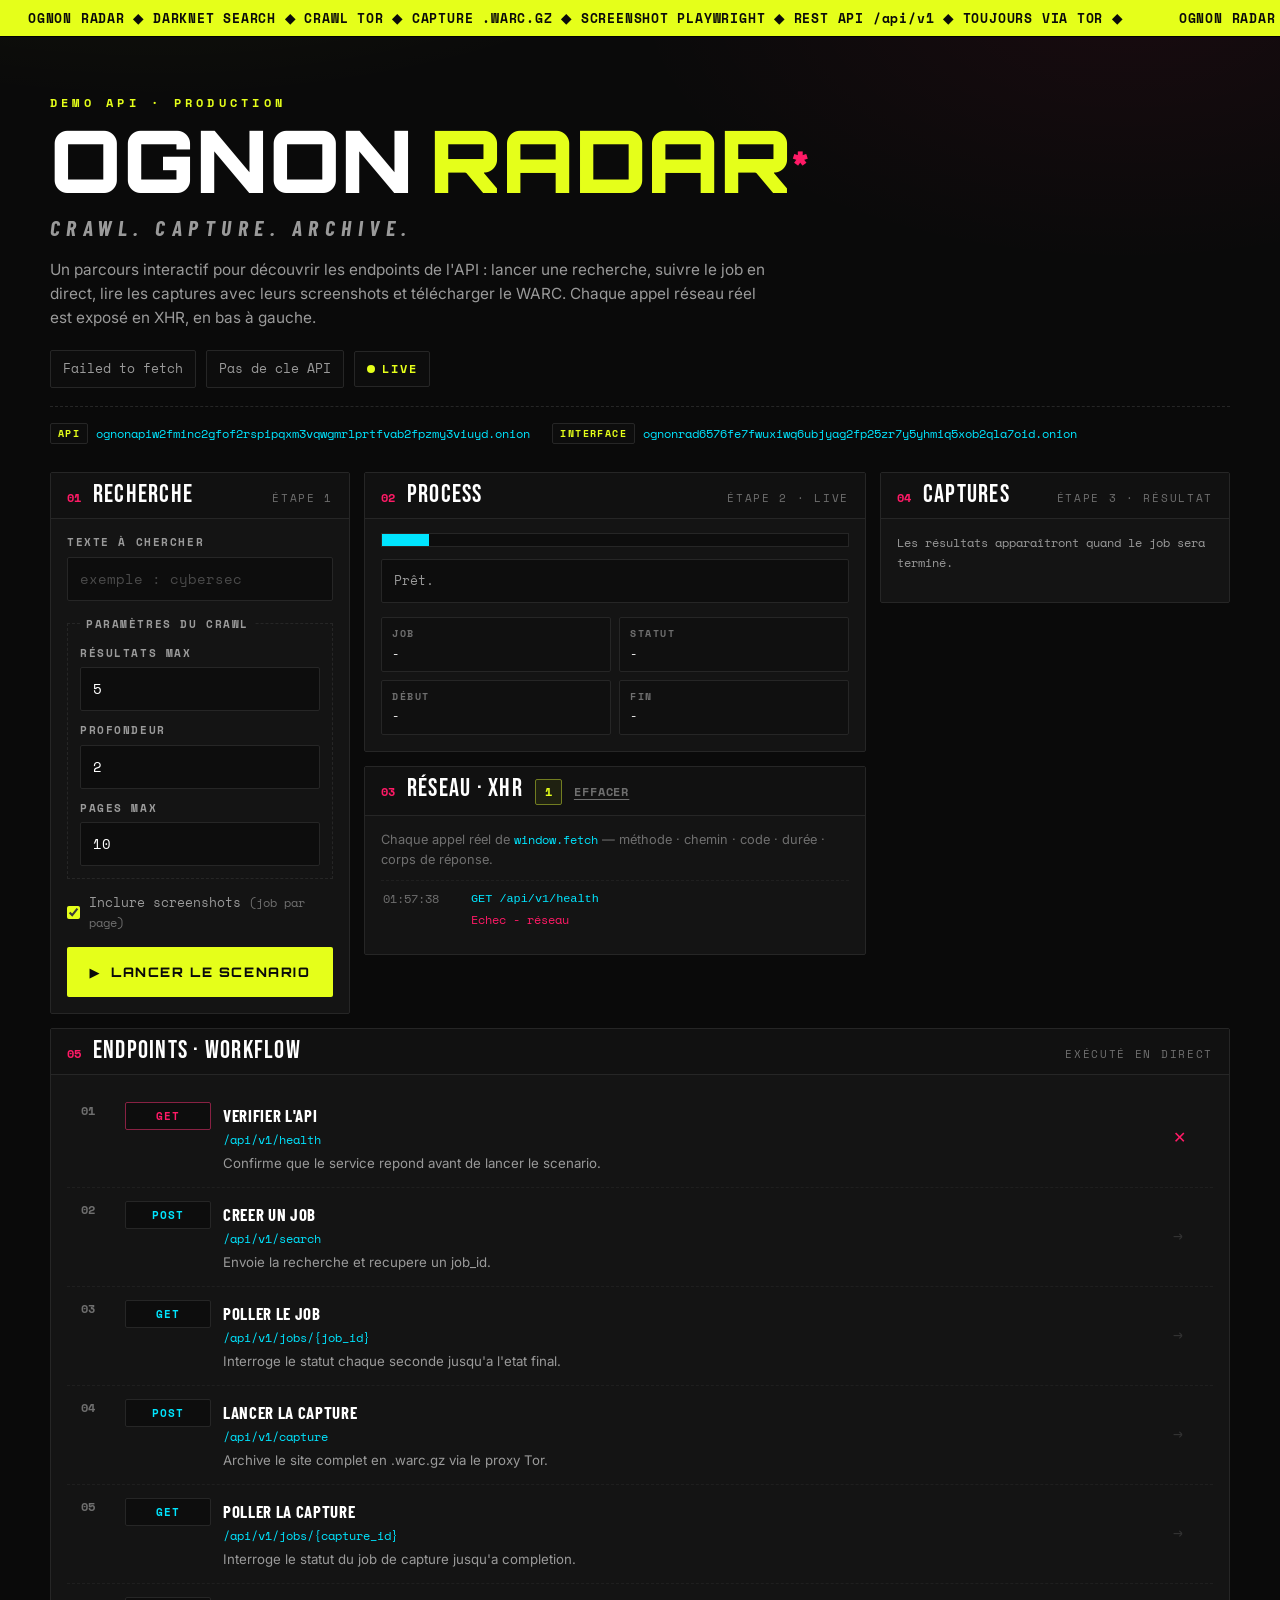
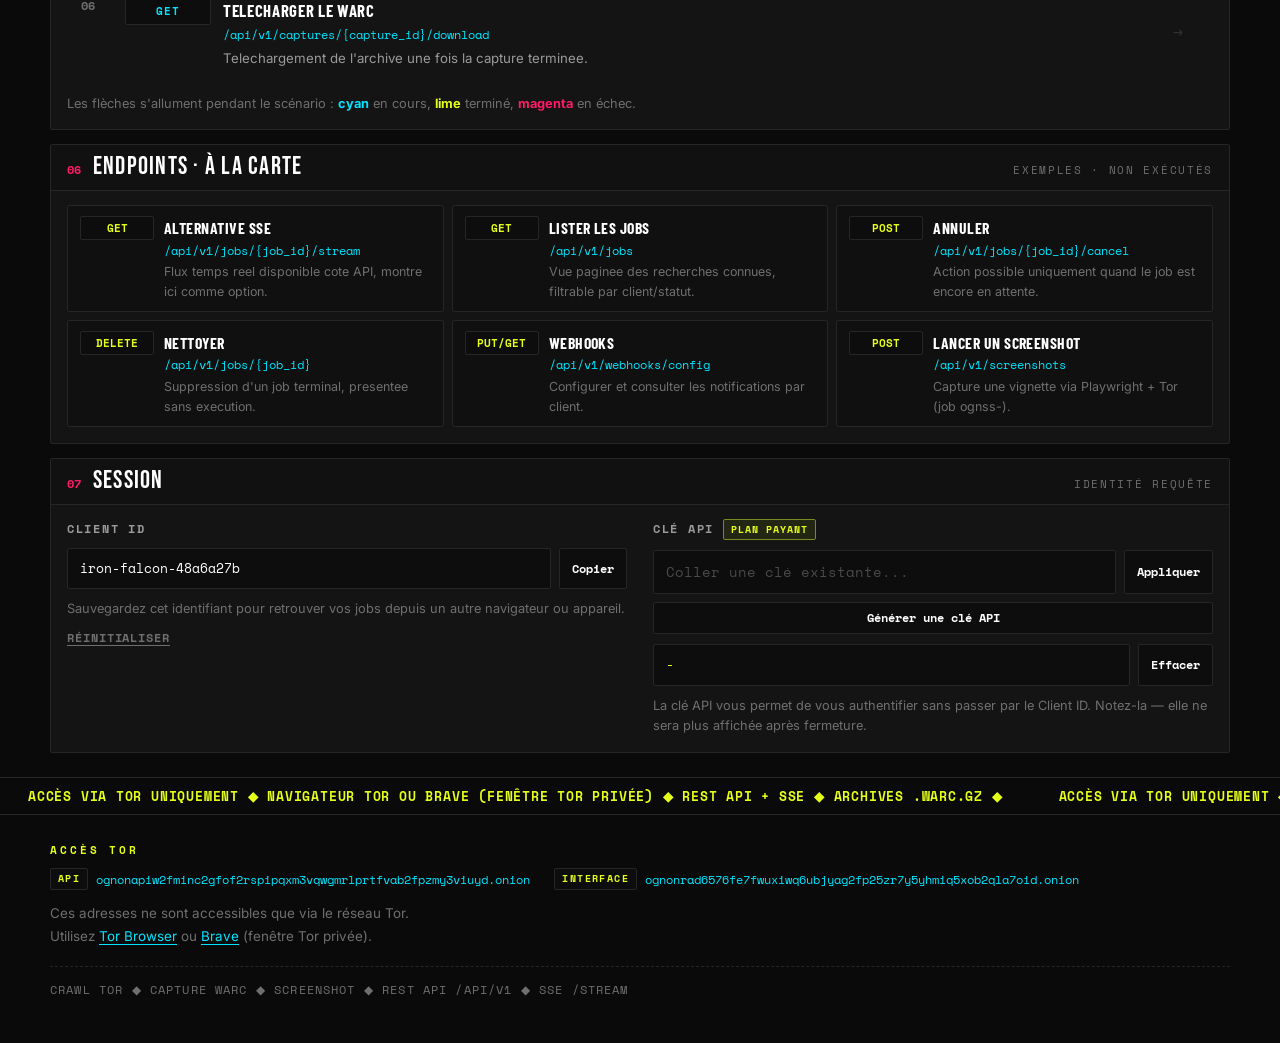
==== commit 704e286f: "alter www client interface" ====
--- a/clients/www/index.html
+++ b/clients/www/index.html
@@ -3,202 +3,266 @@
   <head>
     <meta charset="utf-8">
     <meta name="viewport" content="width=device-width, initial-scale=1">
-    <title>Ognon Radar - Demo API</title>
+    <title>Ognon Radar — API demo</title>
+    <link rel="preconnect" href="https://fonts.googleapis.com">
+    <link rel="preconnect" href="https://fonts.gstatic.com" crossorigin>
+    <link href="https://fonts.googleapis.com/css2?family=Orbitron:wght@500;700;800;900&family=Space+Mono:ital,wght@0,400;0,700;1,400&family=Bebas+Neue&family=Barlow+Condensed:ital,wght@0,500;0,600;0,700;1,500&family=Inter:wght@400;500;600;700&display=swap" rel="stylesheet">
     <link rel="stylesheet" href="./styles.css">
     <script src="./app.js" defer></script>
   </head>
   <body>
     <div id="deploy-bar" title="Développement local"></div>
-    <header class="app-header">
-      <div>
-        <p class="eyebrow">Demo API en production</p>
-        <h1>Ognon Radar</h1>
-        <p>Un parcours interactif pour visualiser les endpoints, lancer une recherche, suivre le job en direct et lire le resultat final.</p>
-        <div class="onion-links">
+
+    <!-- ───── Ticker haut ───── -->
+    <div class="marquee marquee--lime" aria-hidden="true">
+      <div class="marquee-track">
+        <div class="marquee-seg">OGNON RADAR ◆ DARKNET SEARCH ◆ CRAWL TOR ◆ CAPTURE .WARC.GZ ◆ SCREENSHOT PLAYWRIGHT ◆ REST API /api/v1 ◆ TOUJOURS VIA TOR ◆</div>
+        <div class="marquee-seg">OGNON RADAR ◆ DARKNET SEARCH ◆ CRAWL TOR ◆ CAPTURE .WARC.GZ ◆ SCREENSHOT PLAYWRIGHT ◆ REST API /api/v1 ◆ TOUJOURS VIA TOR ◆</div>
+      </div>
+    </div>
+
+    <header class="hero">
+      <div class="hero-inner">
+        <p class="hero-eyebrow">DEMO API · PRODUCTION</p>
+        <div class="hero-title">
+          <h1>OGNON<span class="hero-hl">RADAR</span><span class="hero-star" aria-hidden="true">*</span></h1>
+        </div>
+        <p class="hero-sub">CRAWL. CAPTURE. ARCHIVE.</p>
+        <p class="hero-desc">
+          Un parcours interactif pour découvrir les endpoints de l'API&nbsp;: lancer une recherche,
+          suivre le job en direct, lire les captures avec leurs screenshots et télécharger le WARC.
+          Chaque appel réseau réel est exposé en XHR, en bas à gauche.
+        </p>
+        <div class="hero-statuses">
+          <output id="health-status" aria-live="polite">Vérification API...</output>
+          <output id="api-key-status" aria-live="polite">Pas de clé API</output>
+          <span class="live-badge" title="Session en direct"><span class="live-dot" aria-hidden="true"></span> LIVE</span>
+        </div>
+        <div class="onion-strip">
           <span class="onion-entry">
             <span class="onion-label">API</span>
-            <a href="http://ognonapiw2fminc2gfof2rspipqxm3vqwgmrlprtfvab2fpzmy3viuyd.onion" target="_blank" rel="noreferrer">ognonapiw2fminc2gfof2rspipqxm3vqwgmrlprtfvab2fpzmy3viuyd.onion</a>
+            <a href="tor://ognonapiw2fminc2gfof2rspipqxm3vqwgmrlprtfvab2fpzmy3viuyd.onion" target="_blank" rel="noreferrer">ognonapiw2fminc2gfof2rspipqxm3vqwgmrlprtfvab2fpzmy3viuyd.onion</a>
           </span>
           <span class="onion-entry">
             <span class="onion-label">Interface</span>
-            <a href="http://ognonrad6576fe7fwuxiwq6ubjyag2fp25zr7y5yhmiq5xob2qla7oid.onion" target="_blank" rel="noreferrer">ognonrad6576fe7fwuxiwq6ubjyag2fp25zr7y5yhmiq5xob2qla7oid.onion</a>
+            <a href="tor://ognonrad6576fe7fwuxiwq6ubjyag2fp25zr7y5yhmiq5xob2qla7oid.onion" target="_blank" rel="noreferrer">ognonrad6576fe7fwuxiwq6ubjyag2fp25zr7y5yhmiq5xob2qla7oid.onion</a>
           </span>
-          <span class="onion-config">
-            <span class="onion-label">Liens .onion</span>
-            <select id="onion-handler" class="onion-select">
-              <option value="default">Navigateur par défaut</option>
-              <option value="tor">Tor Browser (tor://)</option>
-              <option value="copy">Copier le lien</option>
-            </select>
-          </span>
-        </div>
-      </div>
-      <div class="header-status">
-        <output id="health-status" aria-live="polite">Verification API...</output>
-        <output id="api-key-status" aria-live="polite">Pas de cle API</output>
+        </div>
       </div>
     </header>
 
-    <main class="workspace">
-      <section class="credentials-panel" aria-labelledby="credentials-title">
-        <div class="section-head">
-          <p class="eyebrow">Session</p>
-          <h2 id="credentials-title">Vos acces</h2>
-        </div>
-        <div class="credentials-grid">
+    <main class="dashboard">
+      <!-- ───── Console / résultats ───── -->
+      <div class="workspace-grid">
+
+        <!-- 01 · Recherche -->
+        <section class="panel composer-panel" aria-labelledby="composer-title">
+          <header class="panel-head">
+            <span class="panel-num">01</span>
+            <h2 class="panel-title" id="composer-title">Recherche</h2>
+            <span class="panel-tag">étape 1</span>
+          </header>
+          <div class="panel-body">
+            <form id="search-form">
+              <label class="field">
+                <span>Texte à chercher</span>
+                <input
+                  id="term"
+                  name="term"
+                  type="search"
+                  autocomplete="off"
+                  minlength="1"
+                  maxlength="100"
+                  placeholder="exemple : cybersec"
+                  required
+                >
+              </label>
+
+              <fieldset class="field-params">
+                <legend>Paramètres du crawl</legend>
+
+                <label class="field">
+                  <span>Résultats max</span>
+                  <input id="max-results" name="max_results" type="number" min="1" max="100" value="5">
+                </label>
+
+                <label class="field">
+                  <span>Profondeur</span>
+                  <input id="max-depth" name="max_depth" type="number" min="1" max="5" value="2">
+                </label>
+
+                <label class="field">
+                  <span>Pages max</span>
+                  <input id="max-pages" name="max_pages" type="number" min="1" max="200" value="10">
+                </label>
+              </fieldset>
+
+              <label class="checkbox-label">
+                <input type="checkbox" id="include-screenshots" name="include_screenshots" checked>
+                <span>Inclure screenshots <span class="muted-note">(job par page)</span></span>
+              </label>
+
+              <button type="submit" class="btn-primary"><span aria-hidden="true">▶</span> Lancer le scenario</button>
+            </form>
+          </div>
+        </section>
+
+        <!-- Colonne centrale : process + réseau -->
+        <div class="mid-col">
+          <!-- 02 · Process -->
+          <section class="panel process-panel" aria-labelledby="process-title">
+            <header class="panel-head">
+              <span class="panel-num">02</span>
+              <h2 class="panel-title" id="process-title">Process</h2>
+              <span class="panel-tag">étape 2 · live</span>
+            </header>
+            <div class="panel-body">
+              <div id="job-meter" class="job-meter" data-state="idle">
+                <span></span>
+              </div>
+
+              <output id="status" aria-live="polite">Prêt.</output>
+
+              <dl id="job-details">
+                <div>
+                  <dt>Job</dt>
+                  <dd id="job-id">-</dd>
+                </div>
+                <div>
+                  <dt>Statut</dt>
+                  <dd id="job-status">-</dd>
+                </div>
+                <div>
+                  <dt>Début</dt>
+                  <dd id="job-started">-</dd>
+                </div>
+                <div>
+                  <dt>Fin</dt>
+                  <dd id="job-completed">-</dd>
+                </div>
+              </dl>
+            </div>
+          </section>
+
+          <!-- 03 · Réseau XHR -->
+          <section class="panel xhr-panel" aria-labelledby="xhr-title">
+            <header class="panel-head">
+              <span class="panel-num">03</span>
+              <h2 class="panel-title" id="xhr-title">Réseau · XHR</h2>
+              <output id="xhr-count" class="xhr-count" aria-live="polite">0</output>
+              <button type="button" id="xhr-clear" class="btn-ghost">effacer</button>
+            </header>
+            <div class="panel-body">
+              <p class="panel-note panel-note--compact">Chaque appel réel de <code>window.fetch</code> — méthode · chemin · code · durée · corps de réponse.</p>
+              <ol id="poll-log" class="poll-log" aria-live="polite" aria-label="Journal des appels XHR"></ol>
+            </div>
+          </section>
+        </div>
+
+        <!-- 04 · Captures -->
+        <section class="panel result-panel" aria-labelledby="results-title">
+          <header class="panel-head">
+            <span class="panel-num">04</span>
+            <h2 class="panel-title" id="results-title">Captures</h2>
+            <span class="panel-tag">étape 3 · résultat</span>
+          </header>
+          <div class="panel-body">
+            <p id="summary">Les résultats apparaîtront quand le job sera terminé.</p>
+            <ol id="results" class="results-list" aria-label="Captures"></ol>
+          </div>
+        </section>
+
+      </div>
+
+      <!-- ───── 05 · Endpoints / workflow ───── -->
+      <section class="panel panel--wide wf-panel" aria-labelledby="wf-title">
+        <header class="panel-head">
+          <span class="panel-num">05</span>
+          <h2 class="panel-title" id="wf-title">Endpoints · Workflow</h2>
+          <span class="panel-tag">exécuté en direct</span>
+        </header>
+        <div class="panel-body">
+          <ol id="endpoint-list" class="endpoint-list" aria-label="Parcours des endpoints"></ol>
+          <p class="panel-note">Les flèches s'allument pendant le scénario&nbsp;: <b class="c-active">cyan</b> en cours, <b class="c-done">lime</b> terminé, <b class="c-fail">magenta</b> en échec.</p>
+        </div>
+      </section>
+
+      <!-- ───── 06 · Endpoints à la carte ───── -->
+      <section class="panel panel--wide annex-panel" aria-labelledby="annex-title">
+        <header class="panel-head">
+          <span class="panel-num">06</span>
+          <h2 class="panel-title" id="annex-title">Endpoints · à la carte</h2>
+          <span class="panel-tag">exemples · non exécutés</span>
+        </header>
+        <div class="panel-body">
+          <ol id="endpoint-annex-list" class="annex-list" aria-label="Endpoints annexes"></ol>
+        </div>
+      </section>
+
+      <!-- ───── 07 · Session ───── -->
+      <section class="panel panel--wide session-panel" aria-labelledby="session-title">
+        <header class="panel-head">
+          <span class="panel-num">07</span>
+          <h2 class="panel-title" id="session-title">Session</h2>
+          <span class="panel-tag">identité requête</span>
+        </header>
+        <div class="panel-body session-body">
           <div class="cred-block">
             <p class="cred-label">Client ID</p>
             <div class="cred-row">
               <output id="client-id-full" class="cred-value">-</output>
-              <button type="button" id="copy-client-id">Copier</button>
+              <button type="button" id="copy-client-id" class="btn-chip">Copier</button>
             </div>
             <p class="cred-hint">Sauvegardez cet identifiant pour retrouver vos jobs depuis un autre navigateur ou appareil.</p>
-            <button type="button" id="reset-client-id" class="btn-ghost">Reinitialiser</button>
+            <button type="button" id="reset-client-id" class="btn-ghost">Réinitialiser</button>
           </div>
           <div class="cred-block">
-            <p class="cred-label">Cle API <span class="badge">Plan payant</span></p>
-            <div id="cred-key-inactive">
+            <p class="cred-label">Clé API <span class="badge">plan payant</span></p>
+            <div id="cred-key-inactive" class="cred-key-box">
               <div class="cred-row">
-                <input id="api-key-input" type="text" placeholder="Coller une cle existante..." autocomplete="off" spellcheck="false">
-                <button type="button" id="apply-api-key">Appliquer</button>
+                <input id="api-key-input" type="text" placeholder="Coller une clé existante..." autocomplete="off" spellcheck="false">
+                <button type="button" id="apply-api-key" class="btn-chip">Appliquer</button>
               </div>
-              <button type="button" id="generate-api-key">Generer une cle API</button>
-            </div>
-            <div id="cred-key-active" hidden>
-              <output id="api-key-display" class="cred-value cred-value--key">-</output>
-              <button type="button" id="clear-api-key" class="btn-ghost">Supprimer la cle</button>
-            </div>
-            <p class="cred-hint">La cle API vous permet de vous authentifier sans passer par le Client ID. Notez-la — elle ne sera plus affichee apres fermeture.</p>
-          </div>
-        </div>
-      </section>
-
-      <section class="request-panel" aria-labelledby="request-title">
-        <div class="section-head">
-          <p class="eyebrow">Etape 1</p>
-          <h2 id="request-title">Composer la recherche</h2>
-        </div>
-
-        <form id="search-form">
-          <label>
-            Texte a chercher
-            <input
-              id="term"
-              name="term"
-              type="search"
-              autocomplete="off"
-              minlength="1"
-              maxlength="100"
-              placeholder="exemple: cybersec"
-              required
-            >
-          </label>
-
-          <fieldset>
-            <legend>Parametres du crawl</legend>
-
-            <label>
-              Resultats max
-              <input id="max-results" name="max_results" type="number" min="1" max="100" value="5">
-            </label>
-
-            <label>
-              Profondeur
-              <input id="max-depth" name="max_depth" type="number" min="1" max="5" value="2">
-            </label>
-
-            <label>
-              Pages max
-              <input id="max-pages" name="max_pages" type="number" min="1" max="200" value="10">
-            </label>
-          </fieldset>
-
-          <label class="checkbox-label">
-            <input type="checkbox" id="include-screenshots" name="include_screenshots" checked>
-            Inclure screenshots <span class="muted-note">(job par page)</span>
-          </label>
-
-          <button type="submit">
-            <span aria-hidden="true">></span>
-            Lancer le scenario
-          </button>
-        </form>
-      </section>
-
-      <div class="middle-col">
-        <section class="process-panel" aria-labelledby="process-title">
-          <div class="section-head">
-            <p class="eyebrow">Etape 2</p>
-            <h2 id="process-title">Process en cours</h2>
-          </div>
-
-          <div id="job-meter" class="job-meter" data-state="idle">
-            <span></span>
-          </div>
-
-          <output id="status" aria-live="polite">Pret.</output>
-
-          <dl id="job-details">
-            <div>
-              <dt>Job</dt>
-              <dd id="job-id">-</dd>
-            </div>
-            <div>
-              <dt>Statut</dt>
-              <dd id="job-status">-</dd>
-            </div>
-            <div>
-              <dt>Debut</dt>
-              <dd id="job-started">-</dd>
-            </div>
-            <div>
-              <dt>Fin</dt>
-              <dd id="job-completed">-</dd>
-            </div>
-          </dl>
-        </section>
-
-        <section class="poll-panel" aria-labelledby="poll-title">
-          <div class="section-head">
-            <p class="eyebrow">Polling 1s</p>
-            <h2 id="poll-title">Journal</h2>
-          </div>
-          <ol id="poll-log" class="poll-log" aria-live="polite"></ol>
-        </section>
-      </div>
-
-      <section class="result-panel" aria-labelledby="results-title">
-        <div class="section-head">
-          <p class="eyebrow">Etape 3</p>
-          <h2 id="results-title">Resultat <span class="sablier" aria-hidden="true">⏳</span></h2>
-        </div>
-        <p id="summary">Les resultats apparaitront quand le job sera termine.</p>
-        <ol id="results" class="results-list"></ol>
+              <button type="button" id="generate-api-key" class="btn-chip btn-chip--cyan">Générer une clé API</button>
+            </div>
+            <div id="cred-key-active" class="cred-key-box" hidden>
+              <div class="cred-row">
+                <output id="api-key-display" class="cred-value cred-value--key">-</output>
+                <button type="button" id="clear-api-key" class="btn-chip">Effacer</button>
+              </div>
+            </div>
+            <p class="cred-hint">La clé API vous permet de vous authentifier sans passer par le Client ID. Notez-la — elle ne sera plus affichée après fermeture.</p>
+          </div>
+        </div>
       </section>
     </main>
 
     <footer class="scenario-footer">
-      <section class="endpoint-panel" aria-labelledby="endpoints-title">
-        <div class="section-head">
-          <p class="eyebrow">Scenario</p>
-          <h2 id="endpoints-title">Endpoints</h2>
-        </div>
-        <ol id="endpoint-list" class="endpoint-list" aria-label="Parcours des endpoints"></ol>
-      </section>
+      <!-- ───── Ticker bas ───── -->
+      <div class="marquee marquee--dark" aria-hidden="true">
+        <div class="marquee-track">
+          <div class="marquee-seg">ACCÈS VIA TOR UNIQUEMENT ◆ NAVIGATEUR TOR OU BRAVE (FENÊTRE TOR PRIVÉE) ◆ REST API + SSE ◆ ARCHIVES .WARC.GZ ◆</div>
+          <div class="marquee-seg">ACCÈS VIA TOR UNIQUEMENT ◆ NAVIGATEUR TOR OU BRAVE (FENÊTRE TOR PRIVÉE) ◆ REST API + SSE ◆ ARCHIVES .WARC.GZ ◆</div>
+        </div>
+      </div>
+
+      <div class="footer-inner">
         <div class="footer-onion">
-        <p class="eyebrow">Accès Tor</p>
-        <div class="footer-onion-links">
-          <span class="onion-entry">
-            <span class="onion-label">API</span>
-            <a href="http://ognonapiw2fminc2gfof2rspipqxm3vqwgmrlprtfvab2fpzmy3viuyd.onion" target="_blank" rel="noreferrer">ognonapiw2fminc2gfof2rspipqxm3vqwgmrlprtfvab2fpzmy3viuyd.onion</a>
-          </span>
-          <span class="onion-entry">
-            <span class="onion-label">Interface</span>
-            <a href="http://ognonrad6576fe7fwuxiwq6ubjyag2fp25zr7y5yhmiq5xob2qla7oid.onion" target="_blank" rel="noreferrer">ognonrad6576fe7fwuxiwq6ubjyag2fp25zr7y5yhmiq5xob2qla7oid.onion</a>
-          </span>
-        </div>
-        <p class="footer-onion-hint">Ces adresses ne sont accessibles que via le réseau Tor. <br>Utilisez <a href="https://www.torproject.org/download/" target="_blank" rel="noreferrer">Tor Browser</a> ou <a href="https://brave.com/download/" target="_blank" rel="noreferrer">Brave</a> (fenêtre Tor privée).</p>
+          <p class="eyebrow">Accès Tor</p>
+          <div class="footer-onion-links">
+            <span class="onion-entry">
+              <span class="onion-label">API</span>
+              <a href="tor://ognonapiw2fminc2gfof2rspipqxm3vqwgmrlprtfvab2fpzmy3viuyd.onion" target="_blank" rel="noreferrer">ognonapiw2fminc2gfof2rspipqxm3vqwgmrlprtfvab2fpzmy3viuyd.onion</a>
+            </span>
+            <span class="onion-entry">
+              <span class="onion-label">Interface</span>
+              <a href="tor://ognonrad6576fe7fwuxiwq6ubjyag2fp25zr7y5yhmiq5xob2qla7oid.onion" target="_blank" rel="noreferrer">ognonrad6576fe7fwuxiwq6ubjyag2fp25zr7y5yhmiq5xob2qla7oid.onion</a>
+            </span>
+          </div>
+          <p class="footer-onion-hint">Ces adresses ne sont accessibles que via le réseau Tor. <br>Utilisez <a href="https://www.torproject.org/download/" target="_blank" rel="noreferrer">Tor Browser</a> ou <a href="https://brave.com/download/" target="_blank" rel="noreferrer">Brave</a> (fenêtre Tor privée).</p>
+        </div>
+        <p class="footer-note">CRAWL TOR ◆ CAPTURE WARC ◆ SCREENSHOT ◆ REST API /api/v1 ◆ SSE /stream</p>
       </div>
     </footer>
   </body>
-</html>
+</html>
--- a/clients/www/styles.css
+++ b/clients/www/styles.css
@@ -1,131 +1,55 @@
+/* ────────────────────────────────────────────────────────────────
+   Ognon Radar — styles au look SPX6900
+   Palette : noir profond · lime #E5FF1A · magenta #FF1A66 · cyan #00E5FF
+   Typo    : Orbitron (display) · Bebas Neue (titres panneaux)
+             Space Mono (data) · Barlow Condensed (sous-titres) · Inter (body)
+   ──────────────────────────────────────────────────────────────── */
+
 :root {
-  color-scheme: dark;
-  --background: #16121f;
-  --surface: #211a2e;
-  --surface-soft: #281f38;
-  --text: #e2d9f3;
-  --muted: #9080aa;
-  --line: #3b2f54;
-  --accent: #a87fd4;
-  --accent-strong: #c9aaee;
-  --amber: #c9955a;
-  --red: #c47280;
-  --blue: #80a8d8;
-  font-family: Inter, ui-sans-serif, system-ui, -apple-system, BlinkMacSystemFont, "Segoe UI", sans-serif;
+  --spx-lime: #e5ff1a;
+  --spx-yellow: #ffe500;
+  --spx-magenta: #ff1a66;
+  --spx-cyan: #00e5ff;
+  --spx-black: #0a0a0a;
+  --spx-dark: #141414;
+  --spx-panel: #171717;
+  --spx-line: #262626;
+  --spx-white: #ffffff;
+  --spx-gray: #9a9a9a;
+  --spx-muted: #6f6f6f;
+
+  --font-display: "Orbitron", ui-sans-serif, system-ui, sans-serif;
+  --font-stat: "Bebas Neue", "Barlow Condensed", Impact, sans-serif;
+  --font-condensed: "Barlow Condensed", "Arial Narrow", sans-serif;
+  --font-data: "Space Mono", ui-monospace, SFMono-Regular, Menlo, monospace;
+  --font-body: "Inter", ui-sans-serif, system-ui, sans-serif;
 }
 
 * {
   box-sizing: border-box;
 }
 
+html {
+  scroll-behavior: smooth;
+}
+
 body {
   margin: 0;
+  color: var(--spx-white);
+  font-family: var(--font-body);
+  line-height: 1.55;
   background:
-    linear-gradient(180deg, #1d1430 0, var(--background) 260px),
-    var(--background);
-  color: var(--text);
-  line-height: 1.5;
-}
-
-.app-header,
-.workspace {
-  width: min(1180px, calc(100% - 32px));
-  margin-inline: auto;
-}
-
-.app-header {
-  display: grid;
-  grid-template-columns: minmax(0, 1fr) minmax(220px, 280px);
-  gap: 24px;
-  align-items: end;
-  padding-block: 34px 22px;
-}
-
-.app-header p {
-  max-width: 760px;
-  margin: 0;
-  color: var(--muted);
-}
-
-.eyebrow {
-  color: var(--accent-strong);
-  font-size: .76rem;
-  font-weight: 800;
-  letter-spacing: .08em;
-  text-transform: uppercase;
-}
-
-h1,
-h2,
-p,
-code {
+    radial-gradient(1100px 520px at 12% -8%, rgba(229, 255, 26, .07), transparent 60%),
+    radial-gradient(900px 480px at 88% 0%, rgba(255, 26, 102, .06), transparent 55%),
+    var(--spx-black);
+}
+
+h1, h2, p, code {
   overflow-wrap: anywhere;
 }
 
-h1 {
-  margin: 4px 0 8px;
-  font-size: clamp(2.2rem, 7vw, 4.7rem);
-  line-height: 1;
-}
-
-h2 {
-  margin: 0;
-  font-size: 1.15rem;
-}
-
-.workspace {
-  display: grid;
-  grid-template-columns: minmax(230px, .78fr) minmax(0, 1.18fr) minmax(280px, .92fr);
-  grid-template-rows: auto;
-  gap: 14px;
-  padding-bottom: 14px;
-}
-
-section {
-  min-width: 0;
-  background: var(--surface);
-  border: 1px solid var(--line);
-  border-radius: 8px;
-  padding: 18px;
-}
-
-.credentials-panel {
-  grid-column: 1 / -1;
-}
-
-.request-panel {
-  grid-column: 1;
-  grid-row: 2;
-}
-
-.middle-col {
-  grid-column: 2;
-  grid-row: 2;
-  display: flex;
-  flex-direction: column;
-  gap: 14px;
-  min-width: 0;
-}
-
-.middle-col section {
-  min-width: 0;
-}
-
-.result-panel {
-  grid-column: 3;
-  grid-row: 2;
-}
-
-.scenario-footer {
-  width: min(1180px, calc(100% - 32px));
-  margin-inline: auto;
-  padding-bottom: 42px;
-  --surface: #1e1710;
-  --surface-soft: #261d12;
-  --line: #3d2c1a;
-  --muted: #8a7060;
-  --accent-strong: #c4aa80;
-  --blue: #a0b8c8;
+a {
+  color: var(--spx-cyan);
 }
 
 /* ───── Deploy top bar ───── */
@@ -135,225 +59,973 @@
   left: 0;
   width: 100%;
   height: 3px;
-  background: var(--accent);
+  background: var(--spx-lime);
   z-index: 1000;
   cursor: help;
   pointer-events: auto;
 }
 
-.scenario-footer .endpoint-panel {
-  border-radius: 8px;
-}
-
-.scenario-footer .method {
-  background: #3d2c18;
-  color: var(--accent-strong);
-}
-
-.scenario-footer .endpoint-list code {
-  color: var(--blue);
-}
-
-.sablier {
+/* ───── Marquee / ticker ───── */
+.marquee {
+  overflow: hidden;
+  width: 100%;
+  user-select: none;
+  -webkit-user-select: none;
+}
+
+.marquee-track {
+  display: inline-flex;
+  white-space: nowrap;
+  will-change: transform;
+  animation: mq-scroll 26s linear infinite;
+}
+
+.marquee:hover .marquee-track {
+  animation-play-state: paused;
+}
+
+.marquee-seg {
+  flex-shrink: 0;
+  white-space: nowrap;
+  padding: 8px 28px;
+  font-family: var(--font-data);
+  font-size: .82rem;
+  font-weight: 700;
+  letter-spacing: .06em;
+}
+
+.marquee--lime {
+  background: var(--spx-lime);
+  color: var(--spx-black);
+  border-block-end: 1px solid #000;
+}
+
+.marquee--dark {
+  background: var(--spx-black);
+  color: var(--spx-lime);
+  border-block: 1px solid var(--spx-line);
+}
+
+@keyframes mq-scroll {
+  from { transform: translateX(0); }
+  to   { transform: translateX(-50%); }
+}
+
+@media (prefers-reduced-motion: reduce) {
+  .marquee-track {
+    animation: none;
+  }
+}
+
+/* ───── Hero ───── */
+.hero {
+  padding: clamp(30px, 5vw, 56px) 0 28px;
+}
+
+.hero-inner {
+  width: min(1180px, calc(100% - 32px));
+  margin-inline: auto;
+}
+
+.hero-eyebrow {
+  margin: 0 0 6px;
+  font-family: var(--font-data);
+  font-size: .78rem;
+  font-weight: 700;
+  letter-spacing: .34em;
+  color: var(--spx-lime);
+  text-transform: uppercase;
+}
+
+.hero-title {
+  display: flex;
+  align-items: baseline;
+  gap: 8px;
+}
+
+.hero h1 {
+  margin: 0;
+  font-family: var(--font-display);
+  font-weight: 900;
+  font-size: clamp(2.4rem, 8vw, 5.4rem);
+  line-height: .95;
+  letter-spacing: .01em;
+  text-transform: uppercase;
+  color: var(--spx-white);
+}
+
+.hero-hl {
+  color: var(--spx-lime);
+  margin-inline-start: .18em;
+}
+
+.hero-star {
+  font-family: var(--font-display);
+  font-size: clamp(1.2rem, 3vw, 2rem);
+  color: var(--spx-magenta);
+  transform: translateY(-.6em);
+  display: inline-block;
+}
+
+.hero-sub {
+  margin: 10px 0 0;
+  font-family: var(--font-condensed);
+  font-style: italic;
+  font-weight: 700;
+  font-size: clamp(1rem, 2.4vw, 1.35rem);
+  letter-spacing: .3em;
+  text-transform: uppercase;
+  color: var(--spx-gray);
+}
+
+.hero-desc {
+  max-width: 720px;
+  margin: 14px 0 0;
+  color: var(--spx-gray);
+  font-size: .96rem;
+}
+
+.hero-statuses {
+  display: flex;
+  flex-wrap: wrap;
+  align-items: center;
+  gap: 10px;
+  margin-top: 20px;
+}
+
+#health-status,
+#api-key-status {
+  display: inline-block;
+  min-height: 38px;
+  border: 1px solid var(--spx-line);
+  border-radius: 2px;
+  padding: 8px 12px;
+  background: #0d0d0d;
+  font-family: var(--font-data);
+  font-size: .8rem;
+  color: var(--spx-gray);
+}
+
+.live-badge {
+  display: inline-flex;
+  align-items: center;
+  gap: 7px;
+  padding: 8px 12px;
+  border: 1px solid var(--spx-line);
+  border-radius: 2px;
+  background: #0d0d0d;
+  font-family: var(--font-data);
+  font-size: .72rem;
+  font-weight: 700;
+  letter-spacing: .16em;
+  color: var(--spx-lime);
+  text-transform: uppercase;
+}
+
+.live-dot {
+  width: 8px;
+  height: 8px;
+  border-radius: 50%;
+  background: var(--spx-lime);
+  animation: blink 1.1s ease-in-out infinite;
+}
+
+@keyframes blink {
+  0%, 100% { opacity: 1; }
+  50%      { opacity: .25; }
+}
+
+/* États génériques des <output> */
+output[data-state="running"],
+output[data-state="queued"] {
+  color: var(--spx-cyan);
+  border-color: color-mix(in srgb, var(--spx-cyan) 45%, var(--spx-line));
+}
+
+output[data-state="completed"] {
+  color: var(--spx-lime);
+  border-color: color-mix(in srgb, var(--spx-lime) 45%, var(--spx-line));
+}
+
+output[data-state="failed"],
+output[data-state="cancelled"] {
+  color: var(--spx-magenta);
+  border-color: color-mix(in srgb, var(--spx-magenta) 45%, var(--spx-line));
+}
+
+output[data-href] {
+  cursor: pointer;
+}
+
+output[data-href]:hover {
+  text-decoration: underline;
+  text-underline-offset: 3px;
+}
+
+/* Hommes / légende workflow */
+.c-active { color: var(--spx-cyan); }
+.c-done   { color: var(--spx-lime); }
+.c-fail   { color: var(--spx-magenta); }
+
+/* ───── Liens onion ───── */
+.onion-strip {
+  display: flex;
+  flex-wrap: wrap;
+  gap: 8px 22px;
+  align-items: center;
+  margin-top: 18px;
+  padding-top: 16px;
+  border-top: 1px dashed var(--spx-line);
+}
+
+.onion-entry {
+  display: inline-flex;
+  align-items: center;
+  gap: 8px;
+  font-size: .82rem;
+}
+
+.onion-label {
+  display: inline-block;
+  padding: 2px 7px;
+  border: 1px solid var(--spx-line);
+  border-radius: 2px;
+  background: #0d0d0d;
+  color: var(--spx-lime);
+  font-family: var(--font-data);
+  font-size: .64rem;
+  font-weight: 700;
+  letter-spacing: .14em;
+  text-transform: uppercase;
+}
+
+.onion-entry a {
+  color: var(--spx-cyan);
+  text-decoration: none;
+  font-family: var(--font-data);
+  font-size: .76rem;
+  overflow-wrap: anywhere;
+  word-break: break-all;
+  transition: color .15s ease;
+}
+
+.onion-entry a:hover {
+  color: var(--spx-lime);
+  text-decoration: underline;
+  text-underline-offset: 3px;
+}
+
+/* ───── Layout global ───── */
+.dashboard {
+  width: min(1180px, calc(100% - 32px));
+  margin-inline: auto;
+  display: grid;
+  gap: 14px;
+  padding-bottom: 14px;
+}
+
+.panel {
+  min-width: 0;
+  background: var(--spx-dark);
+  border: 1px solid var(--spx-line);
+  border-radius: 2px;
+}
+
+.panel--wide {
+  grid-column: 1 / -1;
+}
+
+.panel-head {
+  display: flex;
+  align-items: baseline;
+  flex-wrap: wrap;
+  gap: 4px 12px;
+  padding: 10px 16px;
+  border-block-end: 1px solid var(--spx-line);
+  background: #111;
+}
+
+.panel-num {
+  font-family: var(--font-data);
+  font-size: .78rem;
+  font-weight: 700;
+  color: var(--spx-magenta);
+}
+
+.panel-title {
+  margin: 0;
+  font-family: var(--font-stat);
+  font-size: 1.55rem;
+  line-height: 1;
+  font-weight: 400;
+  letter-spacing: .05em;
+  text-transform: uppercase;
+  color: var(--spx-white);
+}
+
+.panel-tag {
+  margin-left: auto;
+  font-family: var(--font-data);
+  font-size: .66rem;
+  letter-spacing: .16em;
+  text-transform: uppercase;
+  color: var(--spx-muted);
+  white-space: nowrap;
+}
+
+.panel-body {
+  padding: 14px 16px 16px;
+}
+
+.panel-note {
+  margin: 12px 0 0;
+  font-size: .8rem;
+  color: var(--spx-muted);
+}
+
+.panel-note code {
+  font-family: var(--font-data);
+  font-size: .76rem;
+  color: var(--spx-cyan);
+}
+
+.panel-note--compact {
+  margin: 0 0 10px;
+}
+
+/* ───── Workflow endpoints ───── */
+.endpoint-list {
+  list-style: none;
+  margin: 0;
+  padding: 0;
+  display: grid;
+  counter-reset: wf;
+}
+
+.endpoint-list li {
+  --wf-color: var(--spx-muted);
+  position: relative;
+  display: grid;
+  grid-template-columns: 86px minmax(0, 1fr) 26px;
+  gap: 12px;
+  align-items: start;
+  padding: 13px 14px 13px 58px;
+  border-block-end: 1px dashed #1f1f1f;
+  counter-increment: wf;
+}
+
+.endpoint-list li:last-child {
+  border-block-end: 0;
+}
+
+.endpoint-list li::before {
+  content: counter(wf, decimal-leading-zero);
+  position: absolute;
+  left: 14px;
+  top: 13px;
+  font-family: var(--font-data);
+  font-size: .74rem;
+  font-weight: 700;
+  color: var(--spx-muted);
+}
+
+.endpoint-list li::after {
+  content: "→";
+  align-self: center;
+  font-family: var(--font-data);
   font-size: 1rem;
+  color: #333;
+}
+
+.endpoint-list li[data-state="active"] {
+  background: linear-gradient(90deg, rgba(0, 229, 255, .07), transparent 60%);
+  --wf-color: var(--spx-cyan);
+}
+
+.endpoint-list li[data-state="active"]::after {
+  content: "●";
+  color: var(--spx-cyan);
+  animation: blink 1s ease-in-out infinite;
+}
+
+.endpoint-list li[data-state="done"] {
+  --wf-color: var(--spx-lime);
+}
+
+.endpoint-list li[data-state="done"]::after {
+  content: "✓";
+  color: var(--spx-lime);
+}
+
+.endpoint-list li[data-state="failed"] {
+  --wf-color: var(--spx-magenta);
+}
+
+.endpoint-list li[data-state="failed"]::after {
+  content: "✕";
+  color: var(--spx-magenta);
+}
+
+.endpoint-list li[data-state="active"]::before,
+.endpoint-list li[data-state="done"]::before {
+  color: var(--wf-color);
+}
+
+.endpoint-list .method {
+  display: inline-grid;
+  place-items: center;
+  width: 100%;
+  height: 28px;
+  border: 1px solid var(--spx-line);
+  border-radius: 2px;
+  background: #0d0d0d;
+  color: var(--spx-cyan);
+  font-family: var(--font-data);
+  font-size: .7rem;
+  font-weight: 700;
+  letter-spacing: .08em;
+}
+
+.endpoint-list li[data-state="done"] .method {
+  border-color: color-mix(in srgb, var(--spx-lime) 45%, var(--spx-line));
+  color: var(--spx-lime);
+}
+
+.endpoint-list li[data-state="failed"] .method {
+  border-color: color-mix(in srgb, var(--spx-magenta) 45%, var(--spx-line));
+  color: var(--spx-magenta);
+}
+
+.endpoint-list strong,
+.endpoint-list code,
+.endpoint-list p {
+  display: block;
+}
+
+.endpoint-list strong {
+  font-family: var(--font-condensed);
+  font-size: 1.05rem;
+  font-weight: 700;
+  letter-spacing: .04em;
+  text-transform: uppercase;
+  color: var(--spx-white);
+}
+
+.endpoint-list code {
+  margin-top: 2px;
+  font-family: var(--font-data);
+  font-size: .78rem;
+  color: var(--spx-cyan);
+}
+
+.endpoint-list p {
+  margin: 4px 0 0;
+  font-size: .83rem;
+  color: var(--spx-gray);
+}
+
+.endpoint-list li[data-mode="example"] {
+  opacity: .7;
+}
+
+/* ───── Annexes endpoints ───── */
+.annex-list {
+  list-style: none;
+  margin: 0;
+  padding: 0;
+  display: grid;
+  grid-template-columns: repeat(auto-fit, minmax(300px, 1fr));
+  gap: 8px;
+}
+
+.annex-list li {
+  display: grid;
+  grid-template-columns: 74px minmax(0, 1fr);
+  gap: 10px;
+  align-items: start;
+  padding: 10px 12px;
+  border: 1px solid var(--spx-line);
+  border-radius: 2px;
+  background: #101010;
+}
+
+.annex-list .method {
+  display: inline-grid;
+  place-items: center;
+  height: 24px;
+  border: 1px solid var(--spx-line);
+  border-radius: 2px;
+  background: #0d0d0d;
+  color: var(--spx-lime);
+  font-family: var(--font-data);
+  font-size: .66rem;
+  font-weight: 700;
+}
+
+.annex-list strong,
+.annex-list code,
+.annex-list p {
+  display: block;
+}
+
+.annex-list strong {
+  font-family: var(--font-condensed);
+  font-size: .98rem;
+  font-weight: 700;
+  text-transform: uppercase;
+  letter-spacing: .03em;
+  color: var(--spx-white);
+}
+
+.annex-list code {
+  margin-top: 1px;
+  font-family: var(--font-data);
+  font-size: .72rem;
+  color: var(--spx-cyan);
+}
+
+.annex-list p {
+  margin: 3px 0 0;
+  font-size: .78rem;
+  color: var(--spx-muted);
+}
+
+/* ───── Session / credentials ───── */
+.session-body {
+  display: grid;
+  grid-template-columns: repeat(2, minmax(0, 1fr));
+  gap: 26px;
+}
+
+.cred-block {
+  display: grid;
+  gap: 10px;
+  align-content: start;
+}
+
+.cred-label {
+  margin: 0;
+  font-family: var(--font-data);
+  font-size: .76rem;
+  font-weight: 700;
+  letter-spacing: .14em;
+  text-transform: uppercase;
+  color: var(--spx-gray);
+}
+
+.cred-row {
+  display: grid;
+  grid-template-columns: minmax(0, 1fr) auto;
+  gap: 8px;
+}
+
+.cred-value {
+  display: block;
+  padding: 10px 12px;
+  border: 1px solid var(--spx-line);
+  border-radius: 2px;
+  background: #0d0d0d;
+  color: var(--spx-white);
+  font-family: var(--font-data);
+  font-size: .8rem;
+  overflow: hidden;
+  text-overflow: ellipsis;
+  white-space: nowrap;
+}
+
+.cred-value--key {
+  color: var(--spx-lime);
+}
+
+.cred-hint {
+  margin: 0;
+  font-size: .8rem;
+  color: var(--spx-muted);
+}
+
+.cred-key-box {
+  display: grid;
+  gap: 8px;
+}
+
+.badge {
+  display: inline-block;
+  padding: 2px 7px;
+  border: 1px solid color-mix(in srgb, var(--spx-lime) 45%, var(--spx-line));
+  border-radius: 2px;
+  background: rgba(229, 255, 26, .08);
+  color: var(--spx-lime);
+  font-family: var(--font-data);
+  font-size: .62rem;
+  letter-spacing: .1em;
+  text-transform: uppercase;
   vertical-align: middle;
 }
 
-.section-head {
-  display: grid;
-  gap: 2px;
-  margin-bottom: 16px;
-}
-
-#health-status,
+.btn-chip {
+  display: inline-flex;
+  align-items: center;
+  justify-content: center;
+  min-height: 0;
+  padding: 6px 12px;
+  border: 1px solid var(--spx-line);
+  border-radius: 2px;
+  background: #0d0d0d;
+  color: var(--spx-white);
+  font-family: var(--font-data);
+  font-size: .72rem;
+  font-weight: 700;
+  white-space: nowrap;
+  cursor: pointer;
+  transition: border-color .15s ease, color .15s ease, background .15s ease;
+}
+
+.btn-chip:hover {
+  border-color: var(--spx-lime);
+  color: var(--spx-lime);
+  background: #101010;
+}
+
+.btn-chip--cyan:hover {
+  border-color: var(--spx-cyan);
+  color: var(--spx-cyan);
+}
+
+.btn-ghost {
+  display: inline-flex;
+  align-items: center;
+  width: auto;
+  min-height: 0;
+  padding: 0;
+  border: 0;
+  background: none;
+  color: var(--spx-muted);
+  font-family: var(--font-data);
+  font-size: .72rem;
+  font-weight: 700;
+  letter-spacing: .08em;
+  text-transform: uppercase;
+  cursor: pointer;
+  text-decoration: underline;
+  text-underline-offset: 3px;
+}
+
+.btn-ghost:hover {
+  background: none;
+  color: var(--spx-lime);
+}
+
+/* ───── Grille console ───── */
+.workspace-grid {
+  grid-column: 1 / -1;
+  display: grid;
+  grid-template-columns: 300px minmax(0, 1fr) 350px;
+  gap: 14px;
+  align-items: start;
+}
+
+.mid-col {
+  display: grid;
+  gap: 14px;
+  min-width: 0;
+}
+
+/* ───── Form ───── */
+form {
+  display: grid;
+  gap: 14px;
+}
+
+.field {
+  display: grid;
+  gap: 6px;
+}
+
+.field > span,
+fieldset.field-params legend {
+  font-family: var(--font-data);
+  font-size: .7rem;
+  font-weight: 700;
+  letter-spacing: .14em;
+  text-transform: uppercase;
+  color: var(--spx-gray);
+}
+
+.field-params {
+  display: grid;
+  gap: 10px;
+  grid-template-columns: 1fr;
+  margin: 0;
+  padding: 12px;
+  border: 1px dashed var(--spx-line);
+}
+
+.field-params legend {
+  padding: 0 6px;
+  background: var(--spx-dark);
+}
+
+input {
+  width: 100%;
+  min-height: 44px;
+  border: 1px solid var(--spx-line);
+  border-radius: 2px;
+  background: #0d0d0d;
+  color: var(--spx-white);
+  font-family: var(--font-data);
+  font-size: .86rem;
+  padding: 10px 12px;
+}
+
+input::placeholder {
+  color: #4a4a4a;
+}
+
+input:focus {
+  outline: 0;
+  border-color: var(--spx-cyan);
+  box-shadow: 0 0 0 2px rgba(0, 229, 255, .22);
+}
+
+input[type="checkbox"] {
+  width: auto;
+  min-height: 0;
+  accent-color: var(--spx-lime);
+  margin: 0;
+}
+
+.checkbox-label {
+  display: flex;
+  align-items: center;
+  gap: 9px;
+  font-family: var(--font-data);
+  font-size: .8rem;
+  color: var(--spx-gray);
+  cursor: pointer;
+}
+
+.checkbox-label input[type="checkbox"] {
+  flex-shrink: 0;
+}
+
+.muted-note {
+  color: var(--spx-muted);
+  font-size: .74rem;
+}
+
+.btn-primary {
+  display: inline-flex;
+  align-items: center;
+  justify-content: center;
+  gap: 10px;
+  width: 100%;
+  padding: 15px;
+  border: 0;
+  border-radius: 2px;
+  background: var(--spx-lime);
+  color: var(--spx-black);
+  font-family: var(--font-display);
+  font-size: .82rem;
+  font-weight: 800;
+  letter-spacing: .12em;
+  text-transform: uppercase;
+  cursor: pointer;
+  transition: background .15s ease, color .15s ease;
+}
+
+.btn-primary:hover {
+  background: var(--spx-magenta);
+  color: var(--spx-white);
+}
+
+.btn-primary:disabled {
+  cursor: wait;
+  opacity: .7;
+}
+
+button {
+  font: inherit;
+}
+
+/* ───── Process ───── */
+.job-meter {
+  position: relative;
+  height: 14px;
+  margin-bottom: 12px;
+  overflow: hidden;
+  border: 1px solid var(--spx-line);
+  background: #0d0d0d;
+}
+
+.job-meter span {
+  display: block;
+  width: 10%;
+  height: 100%;
+  background: var(--spx-cyan);
+  transition: width .3s ease, background .3s ease;
+}
+
+.job-meter[data-state="queued"] span {
+  width: 22%;
+  background: var(--spx-yellow);
+}
+
+.job-meter[data-state="running"] span {
+  width: 72%;
+  background: var(--spx-cyan);
+  animation: pulse 1s ease-in-out infinite alternate;
+}
+
+.job-meter[data-state="completed"] span {
+  width: 100%;
+  background: var(--spx-lime);
+}
+
+.job-meter[data-state="failed"] span,
+.job-meter[data-state="cancelled"] span {
+  width: 100%;
+  background: var(--spx-magenta);
+}
+
+@keyframes pulse {
+  from { filter: brightness(.9); }
+  to   { filter: brightness(1.25); }
+}
+
 #status {
   display: block;
   min-height: 44px;
-  border: 1px solid var(--line);
-  border-radius: 8px;
+  border: 1px solid var(--spx-line);
+  border-radius: 2px;
   padding: 10px 12px;
-  background: var(--surface-soft);
-  color: var(--muted);
-}
-
-.onion-links {
-  display: flex;
-  flex-wrap: wrap;
-  gap: 8px 18px;
-  margin-top: 12px;
-  padding-top: 12px;
-  border-top: 1px solid var(--line);
-}
-
-.onion-entry {
-  display: inline-flex;
-  align-items: center;
-  gap: 6px;
-  font-size: .8rem;
-}
-
-.onion-label {
+  background: #0d0d0d;
+  font-family: var(--font-data);
+  font-size: .82rem;
+  color: var(--spx-gray);
+}
+
+#job-details {
+  display: grid;
+  grid-template-columns: repeat(2, minmax(0, 1fr));
+  gap: 8px;
+  margin: 14px 0 0;
+}
+
+#job-details div {
+  border: 1px solid var(--spx-line);
+  border-radius: 2px;
+  background: #101010;
+  padding: 8px 10px;
+  min-width: 0;
+}
+
+#job-details dt {
+  font-family: var(--font-data);
+  font-size: .62rem;
+  font-weight: 700;
+  letter-spacing: .16em;
+  text-transform: uppercase;
+  color: var(--spx-muted);
+}
+
+#job-details dd {
+  margin: 2px 0 0;
+  font-family: var(--font-data);
+  font-size: .78rem;
+  color: var(--spx-white);
+  overflow-wrap: anywhere;
+}
+
+/* ───── Réseau XHR / poll log ───── */
+.xhr-count {
   display: inline-block;
-  padding: 1px 6px;
-  border-radius: 4px;
-  background: #2a2040;
-  color: var(--accent-strong);
+  min-height: 0;
+  padding: 3px 9px;
+  border: 1px solid color-mix(in srgb, var(--spx-lime) 40%, var(--spx-line));
+  border-radius: 2px;
+  background: rgba(229, 255, 26, .07);
+  font-family: var(--font-data);
+  font-size: .74rem;
+  font-weight: 700;
+  color: var(--spx-lime);
+}
+
+.poll-log {
+  display: grid;
+  gap: 0;
+  margin: 0;
+  padding: 0;
+  list-style: none;
+  max-height: 320px;
+  overflow-y: auto;
+}
+
+.poll-log li {
+  display: grid;
+  grid-template-columns: 78px minmax(0, 1fr);
+  gap: 2px 10px;
+  padding: 9px 2px;
+  border-block-start: 1px dashed #1f1f1f;
+  font-family: var(--font-data);
+  font-size: .76rem;
+}
+
+.poll-log time {
+  color: var(--spx-muted);
+  font-size: .72rem;
+}
+
+.poll-log code {
+  color: var(--spx-cyan);
+  font-size: .74rem;
+  word-break: break-all;
+}
+
+.poll-log span {
+  grid-column: 2;
+  color: var(--spx-gray);
+  font-size: .76rem;
+}
+
+.poll-log span[data-state="running"],
+.poll-log span[data-state="queued"] {
+  color: var(--spx-cyan);
+}
+
+.poll-log span[data-state="completed"] {
+  color: var(--spx-lime);
+}
+
+.poll-log span[data-state="failed"],
+.poll-log span[data-state="cancelled"] {
+  color: var(--spx-magenta);
+}
+
+.xhr-body {
+  grid-column: 2;
+  margin: 4px 0 0;
+  padding: 6px 8px;
+  border: 1px solid #1d1d1d;
+  border-radius: 2px;
+  background: #0b0b0b;
+  color: #7d7d7d;
+  font-family: var(--font-data);
   font-size: .68rem;
-  font-weight: 800;
-  letter-spacing: .04em;
-  text-transform: uppercase;
-}
-
-.onion-entry a {
-  color: var(--accent);
-  text-decoration: none;
-  overflow-wrap: anywhere;
+  line-height: 1.5;
+  white-space: pre-wrap;
   word-break: break-all;
-  transition: color .15s ease;
-}
-
-.onion-entry a:hover {
-  color: var(--accent-strong);
-  text-decoration: underline;
-  text-underline-offset: 2px;
-}
-
-/* Onion link handler config selector */
-.onion-config {
-  display: inline-flex;
-  align-items: center;
-  gap: 6px;
-  margin-left: auto;
-}
-
-.onion-select {
-  width: auto;
-  min-height: 0;
-  padding: 4px 24px 4px 8px;
-  border: 1px solid var(--line);
-  border-radius: 5px;
-  background: var(--surface-soft);
-  color: var(--text);
+  max-height: 96px;
+  overflow-y: auto;
+}
+
+/* ───── Résultats / captures ───── */
+#summary {
+  margin: 0 0 14px;
+  font-family: var(--font-data);
   font-size: .78rem;
-  cursor: pointer;
-  appearance: none;
-  -webkit-appearance: none;
-  background-image: url("data:image/svg+xml,%3Csvg xmlns='http://www.w3.org/2000/svg' width='10' height='6'%3E%3Cpath d='M0 0l5 6 5-6' fill='%239080aa'/%3E%3C/svg%3E");
-  background-repeat: no-repeat;
-  background-position: right 6px center;
-  background-size: 10px 6px;
-}
-
-.onion-select:focus {
-  outline: 2px solid color-mix(in srgb, var(--accent) 24%, transparent);
-  border-color: var(--accent);
-}
-
-/* Footer onion section */
-.footer-onion {
-  margin-top: 24px;
-  padding-top: 20px;
-  border-top: 1px solid var(--line);
-}
-
-.footer-onion > .eyebrow {
-  margin-bottom: 10px;
-}
-
-.footer-onion-links {
-  display: flex;
-  flex-wrap: wrap;
-  gap: 8px 24px;
-}
-
-.footer-onion-hint {
-  margin: 10px 0 0;
-  color: var(--muted);
-  font-size: .82rem;
-  line-height: 1.6;
-}
-
-.footer-onion-hint a {
-  color: var(--accent-strong);
-  text-decoration: underline;
-  text-underline-offset: 2px;
-}
-
-/* Onion badge on search result links */
-.onion-badge {
-  display: inline-flex;
-  align-items: center;
-  gap: 3px;
-  padding: 1px 6px;
-  border-radius: 4px;
-  background: #1d2a20;
-  color: #6cb87a;
-  font-size: .7rem;
-  font-weight: 700;
-  letter-spacing: .03em;
-  text-transform: uppercase;
-  vertical-align: middle;
-  margin-left: 6px;
-  cursor: default;
-}
-
-/* Toast notification */
-.toast {
-  position: fixed;
-  bottom: 24px;
-  left: 50%;
-  transform: translateX(-50%);
-  padding: 10px 20px;
-  border-radius: 8px;
-  background: var(--surface);
-  border: 1px solid var(--accent);
-  color: var(--accent-strong);
-  font-size: .85rem;
-  font-weight: 600;
-  z-index: 1000;
-  opacity: 0;
-  transition: opacity .25s ease, transform .25s ease;
-  pointer-events: none;
-}
-
-.toast--show {
-  opacity: 1;
-  transform: translateX(-50%) translateY(0);
-}
-
-.header-status {
-  display: flex;
-  flex-direction: column;
-  gap: 8px;
-  align-self: end;
-}
-
-output[data-state="running"] {
-  color: var(--amber);
-  border-color: color-mix(in srgb, var(--amber) 42%, var(--line));
-}
-
-output[data-state="completed"] {
-  color: var(--accent-strong);
-  border-color: color-mix(in srgb, var(--accent) 42%, var(--line));
-}
-
-output[data-href] {
-  cursor: pointer;
-}
-
-output[data-href]:hover {
-  text-decoration: underline;
-}
-
-output[data-state="failed"],
-output[data-state="cancelled"] {
-  color: var(--red);
-  border-color: color-mix(in srgb, var(--red) 42%, var(--line));
-}
-
-.endpoint-list,
-.poll-log,
+  color: var(--spx-gray);
+}
+
 .results-list {
   display: grid;
   gap: 10px;
@@ -362,291 +1034,84 @@
   list-style: none;
 }
 
-.poll-log {
-  max-height: 260px;
-  overflow-y: auto;
-}
-
-.endpoint-list li {
-  display: grid;
-  grid-template-columns: 72px minmax(0, 1fr);
-  gap: 10px;
-  min-height: 78px;
-  padding: 11px;
-  border: 1px solid var(--line);
-  border-radius: 8px;
-  background: var(--surface-soft);
-}
-
-.endpoint-list li[data-state="active"] {
-  border-color: color-mix(in srgb, var(--amber) 55%, var(--line));
-  box-shadow: inset 4px 0 0 var(--amber);
-}
-
-.endpoint-list li[data-state="done"] {
-  border-color: color-mix(in srgb, var(--accent) 48%, var(--line));
-  box-shadow: inset 4px 0 0 var(--accent);
-}
-
-.endpoint-list li[data-state="failed"] {
-  border-color: color-mix(in srgb, var(--red) 48%, var(--line));
-  box-shadow: inset 4px 0 0 var(--red);
-}
-
-.endpoint-list li[data-mode="example"] {
-  opacity: .76;
-}
-
-.method {
-  display: inline-grid;
-  place-items: center;
-  width: 62px;
-  height: 30px;
-  border-radius: 6px;
-  background: #332547;
-  color: var(--accent-strong);
-  font-size: .72rem;
-  font-weight: 850;
-}
-
-.endpoint-list strong,
-.endpoint-list code,
-.endpoint-list p {
-  display: block;
-}
-
-.endpoint-list code {
-  margin-top: 2px;
-  color: var(--blue);
-  font-size: .78rem;
-}
-
-.endpoint-list p {
-  margin: 4px 0 0;
-  color: var(--muted);
-  font-size: .84rem;
-}
-
-form {
-  display: grid;
-  gap: 16px;
-}
-
-label,
-fieldset {
+.results-list li {
+  border: 1px solid var(--spx-line);
+  border-radius: 2px;
+  background: #101010;
+  padding: 12px;
+}
+
+article {
   display: grid;
   gap: 8px;
-}
-
-label,
-legend {
-  color: var(--muted);
-  font-size: .9rem;
-  font-weight: 700;
-}
-
-fieldset {
-  grid-template-columns: repeat(3, minmax(0, 1fr));
-  margin: 0;
-  padding: 0;
-  border: 0;
-}
-
-legend {
-  grid-column: 1 / -1;
-}
-
-input,
-button {
-  width: 100%;
-  min-height: 44px;
-  border-radius: 8px;
-  font: inherit;
-}
-
-input {
-  border: 1px solid var(--line);
-  background: var(--surface-soft);
-  color: var(--text);
-  padding: 10px 12px;
-}
-
-input:focus {
-  outline: 3px solid color-mix(in srgb, var(--accent) 24%, transparent);
-  border-color: var(--accent);
-}
-
-button {
-  display: inline-flex;
-  align-items: center;
-  justify-content: center;
-  gap: 9px;
-  border: 0;
-  background: var(--accent);
-  color: #fff;
-  padding: 10px 16px;
-  font-weight: 800;
-  cursor: pointer;
-}
-
-button:hover {
-  background: var(--accent-strong);
-}
-
-button:disabled {
-  cursor: wait;
-  opacity: .68;
-}
-
-.job-meter {
-  position: relative;
-  height: 12px;
-  margin-bottom: 12px;
-  overflow: hidden;
-  border-radius: 999px;
-  background: #2e2440;
-}
-
-.job-meter span {
-  display: block;
-  width: 18%;
-  height: 100%;
-  border-radius: inherit;
-  background: var(--accent);
-  transition: width .25s ease, background .25s ease;
-}
-
-.job-meter[data-state="queued"] span {
-  width: 32%;
-  background: var(--amber);
-}
-
-.job-meter[data-state="running"] span {
-  width: 68%;
-  background: var(--amber);
-  animation: pulse 1s ease-in-out infinite alternate;
-}
-
-.job-meter[data-state="completed"] span {
-  width: 100%;
-  background: var(--accent);
-}
-
-.job-meter[data-state="failed"] span,
-.job-meter[data-state="cancelled"] span {
-  width: 100%;
-  background: var(--red);
-}
-
-@keyframes pulse {
-  from {
-    filter: brightness(.92);
-  }
-  to {
-    filter: brightness(1.16);
-  }
-}
-
-dl {
-  display: grid;
-  grid-template-columns: repeat(2, minmax(0, 1fr));
-  gap: 12px;
-  margin: 14px 0 0;
-}
-
-dt {
-  color: var(--muted);
-  font-size: .76rem;
-  font-weight: 800;
-  letter-spacing: .06em;
-  text-transform: uppercase;
-}
-
-dd {
-  margin: 2px 0 0;
-  overflow-wrap: anywhere;
-}
-
-.poll-log li {
-  display: grid;
-  grid-template-columns: 72px minmax(0, 1fr);
-  gap: 4px 10px;
-  padding-block: 9px;
-  border-block-start: 1px solid var(--line);
-}
-
-.poll-log time {
-  color: var(--muted);
-  font-size: .82rem;
-}
-
-.poll-log code {
-  color: var(--blue);
-  font-size: .82rem;
-}
-
-.poll-log span {
-  grid-column: 2;
-  color: var(--muted);
-  font-size: .84rem;
-}
-
-.poll-log span[data-state="running"],
-.poll-log span[data-state="queued"] {
-  color: var(--amber);
-}
-
-.poll-log span[data-state="completed"] {
-  color: var(--accent-strong);
-}
-
-.poll-log span[data-state="failed"],
-.poll-log span[data-state="cancelled"] {
-  color: var(--red);
-}
-
-#summary {
-  margin: 0 0 16px;
-  color: var(--muted);
-}
-
-.results-list li {
-  border-block-start: 1px solid var(--line);
-  padding-block-start: 14px;
-}
-
-article {
-  display: grid;
-  gap: 8px;
+  min-width: 0;
+}
+
+article.has-thumb {
+  grid-template-columns: 90px minmax(0, 1fr);
+  align-items: start;
+  column-gap: 14px;
 }
 
 article h3 {
   margin: 0;
   font-size: 1rem;
-}
-
-article a {
-  color: var(--accent-strong);
+  line-height: 1.3;
+}
+
+article h3 a {
+  font-family: var(--font-display);
+  font-size: .82rem;
+  font-weight: 700;
+  letter-spacing: .02em;
+  color: var(--spx-white);
+  text-decoration: none;
+  transition: color .15s ease;
   overflow-wrap: anywhere;
+}
+
+article h3 a:hover {
+  color: var(--spx-lime);
+}
+
+.onion-badge {
+  display: inline-flex;
+  align-items: center;
+  gap: 4px;
+  padding: 1px 7px;
+  margin-left: 6px;
+  border-radius: 2px;
+  background: var(--spx-lime);
+  color: var(--spx-black);
+  font-family: var(--font-data);
+  font-size: .62rem;
+  font-weight: 700;
+  letter-spacing: .1em;
+  text-transform: uppercase;
+  vertical-align: middle;
 }
 
 article p {
   margin: 0;
+  font-size: .87rem;
+  color: var(--spx-gray);
 }
 
 article footer {
   display: flex;
   flex-wrap: wrap;
-  gap: 8px 14px;
-  color: var(--muted);
-  font-size: .85rem;
+  gap: 6px 12px;
+  font-family: var(--font-data);
+  font-size: .72rem;
+  color: var(--spx-muted);
 }
 
 .capture-bar {
   display: flex;
   align-items: center;
+  flex-wrap: wrap;
   gap: 10px;
-  margin-block-start: 2px;
+  margin-block-start: 4px;
 }
 
 .btn-capture {
@@ -654,77 +1119,105 @@
   align-items: center;
   min-height: 0;
   width: auto;
-  padding: 3px 10px;
-  font-size: .8rem;
-  font-weight: 600;
+  padding: 5px 12px;
+  border: 1px solid var(--spx-cyan);
+  border-radius: 2px;
+  background: transparent;
+  color: var(--spx-cyan);
+  font-family: var(--font-data);
+  font-size: .7rem;
+  font-weight: 700;
+  letter-spacing: .1em;
+  text-transform: uppercase;
+  cursor: pointer;
+  transition: background .15s ease, color .15s ease;
+}
+
+.btn-capture:hover {
+  background: var(--spx-cyan);
+  color: var(--spx-black);
+}
+
+.btn-capture:disabled {
+  cursor: wait;
+  opacity: .6;
 }
 
 .capture-status {
-  font-size: .82rem;
-  color: var(--muted);
+  font-family: var(--font-data);
+  font-size: .74rem;
+  color: var(--spx-muted);
 }
 
 .capture-status[data-state="running"] {
-  color: var(--accent);
+  color: var(--spx-cyan);
 }
 
 .capture-status[data-state="completed"] {
-  color: var(--ok, #3a9e6f);
+  color: var(--spx-lime);
 }
 
 .capture-status[data-state="failed"] {
-  color: var(--danger, #c0392b);
+  color: var(--spx-magenta);
 }
 
 .capture-download-link {
-  font-size: .82rem;
-  font-weight: 600;
-  color: var(--accent-strong);
+  font-family: var(--font-data);
+  font-size: .78rem;
+  font-weight: 700;
+  color: var(--spx-lime);
+  text-decoration: none;
+  border-bottom: 1px solid var(--spx-lime);
+  padding-bottom: 1px;
+}
+
+.capture-download-link:hover {
+  color: var(--spx-magenta);
+  border-color: var(--spx-magenta);
 }
 
 /* Screenshot thumbnail */
-article.has-thumb {
-  grid-template-columns: 84px 1fr;
-  align-items: start;
-  column-gap: 12px;
-}
-
 .result-thumb {
-  width: 84px;
-  height: 60px;
+  width: 90px;
+  height: 64px;
   object-fit: cover;
-  border: 1px solid var(--line);
-  border-radius: 3px;
+  border: 1px solid var(--spx-line);
+  border-radius: 2px;
   cursor: zoom-in;
   display: block;
   grid-row: 1 / -1;
+  transition: border-color .15s ease;
+}
+
+.result-thumb:hover {
+  border-color: var(--spx-cyan);
 }
 
 .result-thumb--pending {
   cursor: default;
-  background-color: #2a2040;
+  background-color: #101010;
   background-image: repeating-linear-gradient(
     45deg,
     transparent,
     transparent 4px,
-    rgba(255,255,255,.04) 4px,
-    rgba(255,255,255,.04) 8px
+    rgba(0, 229, 255, .06) 4px,
+    rgba(0, 229, 255, .06) 8px
   );
 }
 
 .result-thumb--failed {
   cursor: default;
-  background-color: #2a2040;
-  opacity: .4;
-}
-
-/* Lightbox dialog */
+  background-color: #101010;
+  opacity: .35;
+}
+
+/* ───── Lightbox dialog ───── */
 .screenshot-dialog {
-  background: var(--surface);
-  border: 1px solid var(--line);
+  background: var(--spx-dark);
+  border: 1px solid var(--spx-line);
   padding: 8px;
   max-width: min(90vw, 960px);
-  border-radius: 4px;
+  border-radius: 2px;
 }
 
 .screenshot-dialog img {
@@ -734,168 +1227,112 @@
 }
 
 .screenshot-dialog::backdrop {
-  background: rgba(0, 0, 0, .75);
-}
-
-/* Checkbox label inline in form */
-.checkbox-label {
+  background: rgba(0, 0, 0, .78);
+}
+
+/* ───── Footer ───── */
+.scenario-footer {
+  margin-top: 10px;
+}
+
+.footer-inner {
+  width: min(1180px, calc(100% - 32px));
+  margin-inline: auto;
+  padding: 26px 0 44px;
+}
+
+.footer-onion {
+  margin-bottom: 18px;
+}
+
+.eyebrow {
+  margin: 0 0 10px;
+  font-family: var(--font-data);
+  font-size: .7rem;
+  font-weight: 700;
+  letter-spacing: .26em;
+  text-transform: uppercase;
+  color: var(--spx-lime);
+}
+
+.footer-onion-links {
   display: flex;
-  align-items: center;
-  gap: 8px;
-  font-size: .9rem;
-  cursor: pointer;
-}
-
-.checkbox-label input[type="checkbox"] {
-  width: auto;
+  flex-wrap: wrap;
+  gap: 8px 24px;
+}
+
+.footer-onion-hint {
+  margin: 12px 0 0;
+  font-size: .84rem;
+  line-height: 1.7;
+  color: var(--spx-muted);
+}
+
+.footer-onion-hint a {
+  color: var(--spx-cyan);
+  text-underline-offset: 3px;
+}
+
+.footer-note {
   margin: 0;
-}
-
-.muted-note {
-  color: var(--muted);
-  font-size: .8rem;
-}
-
-.credentials-panel {
-  grid-column: 1 / -1;
-}
-
-.credentials-grid {
-  display: grid;
-  grid-template-columns: repeat(2, minmax(0, 1fr));
-  gap: 24px;
-}
-
-.cred-block {
-  display: grid;
-  gap: 10px;
-}
-
-.cred-label {
-  margin: 0;
-  color: var(--muted);
-  font-size: .9rem;
-  font-weight: 700;
-}
-
-.cred-row {
-  display: grid;
-  grid-template-columns: minmax(0, 1fr) auto;
-  gap: 8px;
-}
-
-.cred-value {
-  display: block;
-  padding: 10px 12px;
-  border: 1px solid var(--line);
-  border-radius: 8px;
-  background: var(--surface-soft);
-  color: var(--text);
-  font-family: monospace;
-  font-size: .85em;
-  overflow: hidden;
-  text-overflow: ellipsis;
-  white-space: nowrap;
-}
-
-.cred-value--key {
-  color: var(--accent-strong);
-  cursor: default;
-}
-
-.cred-hint {
-  margin: 0;
-  color: var(--muted);
-  font-size: .82rem;
-}
-
-.btn-ghost {
-  display: inline-flex;
-  align-items: center;
-  justify-content: start;
-  width: auto;
-  min-height: 0;
-  padding: 0;
-  border: 0;
-  background: none;
-  color: var(--muted);
-  font-size: .84rem;
-  font-weight: 600;
-  cursor: pointer;
-  text-decoration: underline;
-  text-underline-offset: 2px;
-}
-
-.btn-ghost:hover {
-  background: none;
-  color: var(--text);
-}
-
-.badge {
-  display: inline-block;
-  padding: 1px 6px;
+  padding-top: 14px;
+  border-top: 1px dashed var(--spx-line);
+  font-family: var(--font-data);
+  font-size: .72rem;
+  letter-spacing: .1em;
+  text-transform: uppercase;
+  color: var(--spx-muted);
+}
+
+/* ───── Scrollbars (mono, discrètes) ───── */
+.poll-log::-webkit-scrollbar,
+.xhr-body::-webkit-scrollbar {
+  width: 8px;
+}
+
+.poll-log::-webkit-scrollbar-thumb,
+.xhr-body::-webkit-scrollbar-thumb {
+  background: #2a2a2a;
   border-radius: 4px;
-  background: #332547;
-  color: var(--accent-strong);
-  font-size: .72rem;
-  font-weight: 800;
-  letter-spacing: .04em;
-  text-transform: uppercase;
-  vertical-align: middle;
-}
-
-#api-key-status {
-  font-size: .82em;
-}
-
-@media (max-width: 920px) {
-  .app-header,
-  .workspace {
+}
+
+/* ───── Responsive ───── */
+@media (max-width: 1020px) {
+  .workspace-grid {
+    grid-template-columns: 1fr;
+  }
+
+  .hero-inner,
+  .dashboard,
+  .footer-inner {
     width: min(100% - 20px, 1180px);
   }
-
-  .app-header,
-  .workspace {
+}
+
+@media (max-width: 640px) {
+  .session-body,
+  #job-details {
     grid-template-columns: 1fr;
   }
 
-  .request-panel,
-  .middle-col,
-  .result-panel,
-  .credentials-panel {
-    grid-column: auto;
-    grid-row: auto;
+  .footer-onion-links {
+    flex-direction: column;
+    gap: 8px;
   }
 
-  .credentials-grid {
+  .endpoint-list li {
+    grid-template-columns: 1fr;
+    gap: 8px;
+    padding-inline-start: 58px;
+  }
+
+  .endpoint-list li::after {
+    position: absolute;
+    right: 14px;
+    top: 13px;
+  }
+
+  .annex-list {
     grid-template-columns: 1fr;
   }
-
-  .onion-config {
-    margin-left: 0;
-  }
-
-  .footer-onion-links {
-    flex-direction: column;
-    gap: 6px;
-  }
-}
-
-@media (max-width: 620px) {
-  fieldset,
-  dl {
-    grid-template-columns: 1fr;
-  }
-
-  .endpoint-list li {
-    grid-template-columns: 1fr;
-  }
-
-  .poll-log li {
-    grid-template-columns: 1fr;
-  }
-
-  .poll-log span {
-    grid-column: auto;
-  }
-}
+}
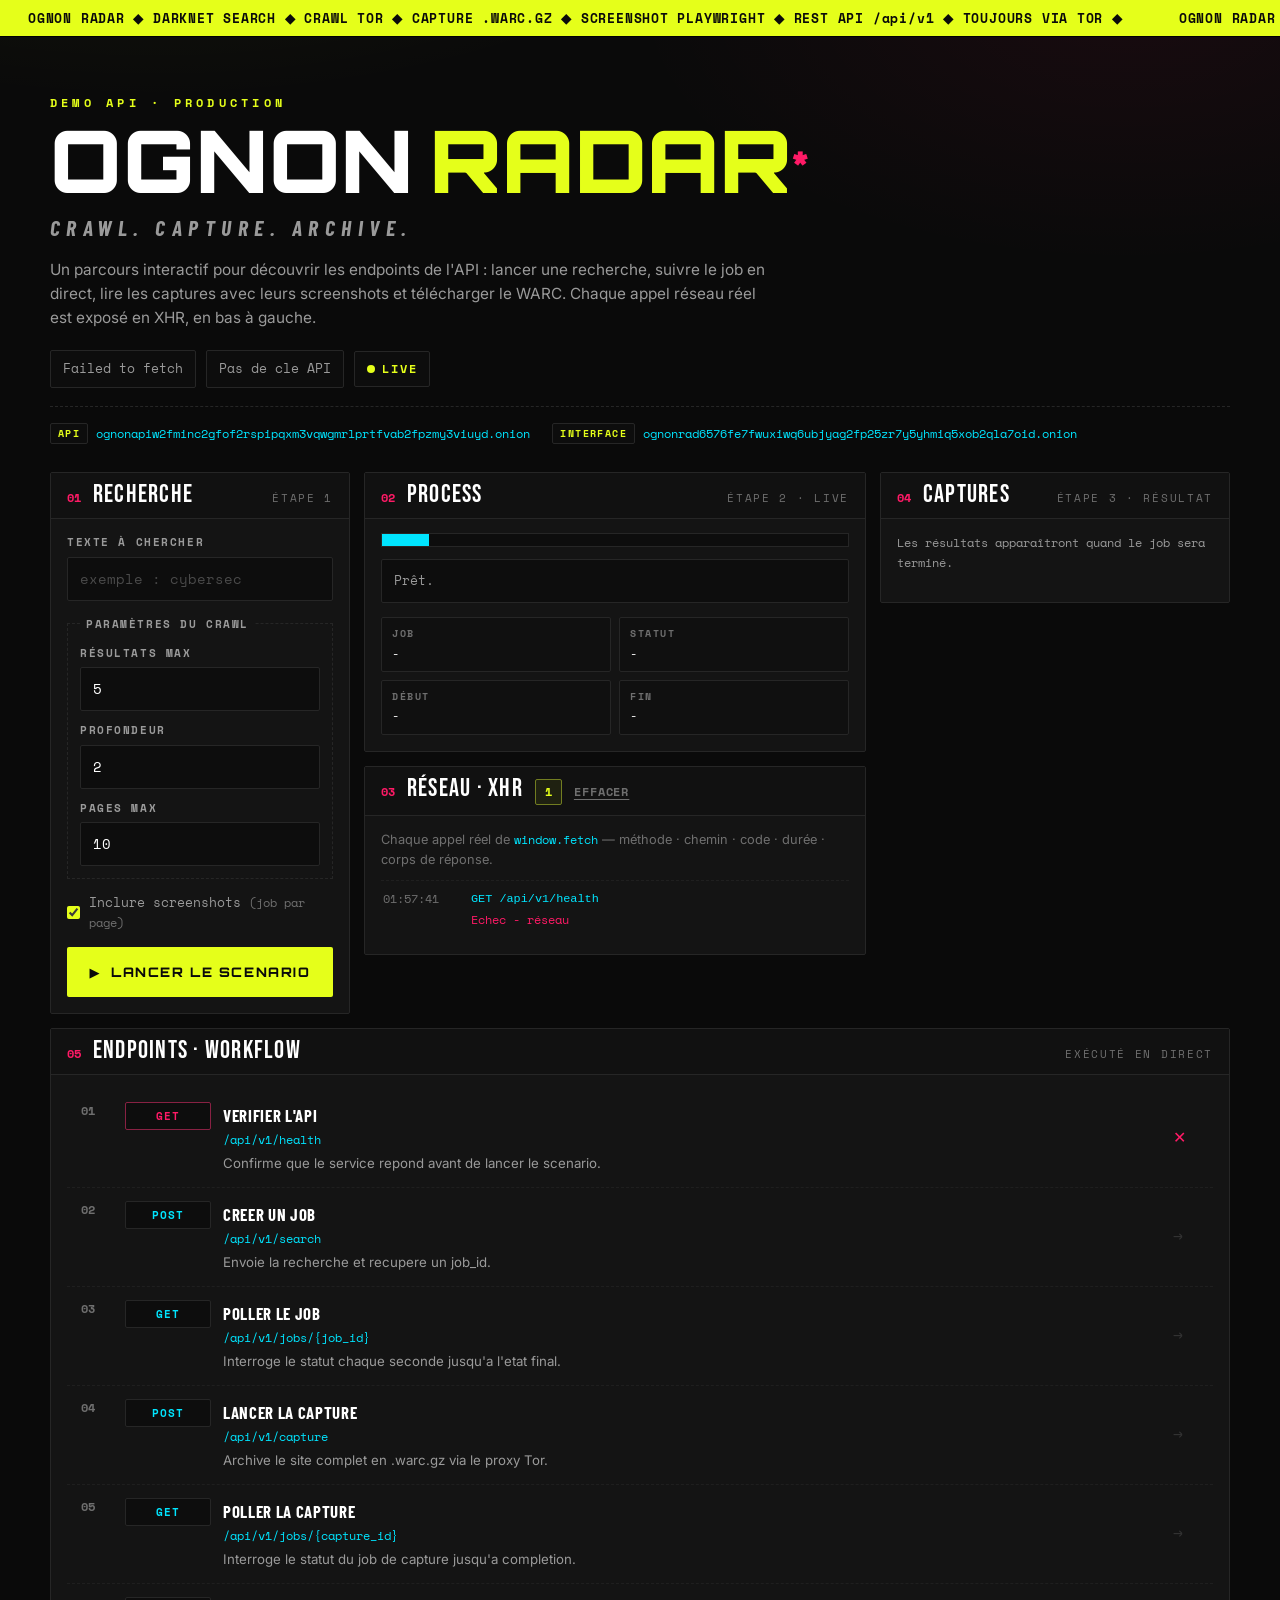
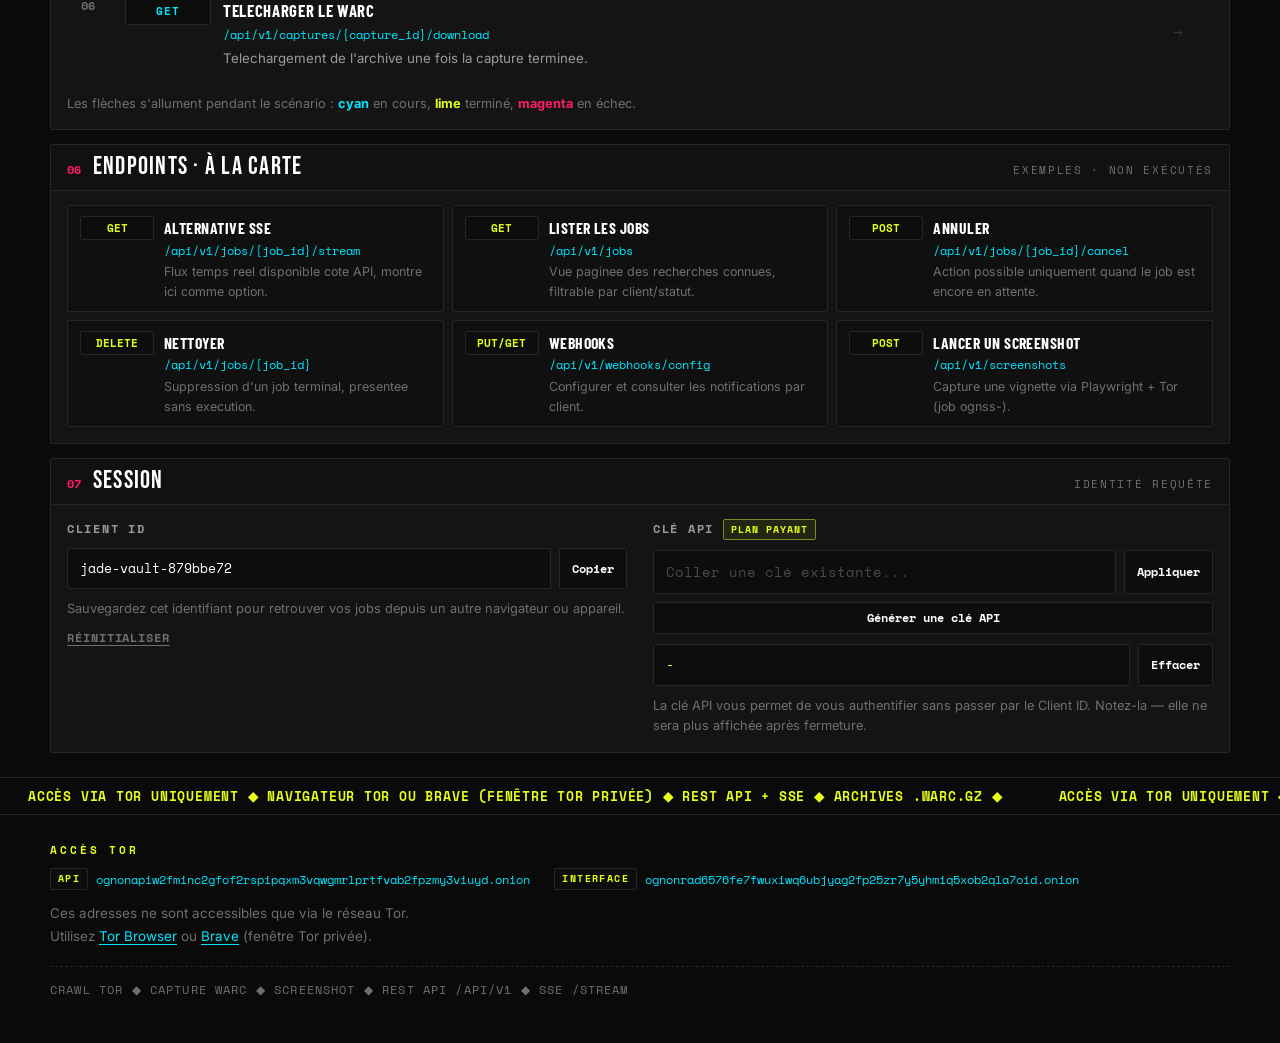
==== commit 213fc5dc: "seo" ====
--- a/clients/www/index.html
+++ b/clients/www/index.html
@@ -3,7 +3,29 @@
   <head>
     <meta charset="utf-8">
     <meta name="viewport" content="width=device-width, initial-scale=1">
-    <title>Ognon Radar — API demo</title>
+    <title>Ognon Radar — Recherche .onion & API REST via Tor</title>
+    <meta name="description" content="Ognon Radar : moteur de recherche sur le darknet. Crawl de sites .onion via Tor, captures WARC, screenshots et résultats en temps réel via API REST. Démo interactive incluse.">
+    <link rel="canonical" href="https://dw.13h.be/">
+    <meta property="og:type" content="website">
+    <meta property="og:site_name" content="Ognon Radar">
+    <meta property="og:title" content="Ognon Radar — Recherche .onion & API REST via Tor">
+    <meta property="og:description" content="Moteur de recherche darknet : crawl des sites .onion via Tor, captures WARC, screenshots, API REST et résultats en temps réel.">
+    <meta property="og:url" content="https://dw.13h.be/">
+    <meta property="og:locale" content="fr_FR">
+    <meta name="twitter:card" content="summary">
+    <meta name="twitter:title" content="Ognon Radar — Recherche .onion & API REST via Tor">
+    <meta name="twitter:description" content="Moteur de recherche darknet : crawl des sites .onion via Tor, captures WARC, screenshots, API REST et résultats en temps réel.">
+    <script type="application/ld+json">
+    {
+      "@context": "https://schema.org",
+      "@type": "WebSite",
+      "name": "Ognon Radar",
+      "url": "https://dw.13h.be/",
+      "description": "Moteur de recherche de sites .onion via Tor : crawl, captures WARC, screenshots et API REST.",
+      "inLanguage": "fr",
+      "publisher": { "@type": "Organization", "name": "Ognon Radar" }
+    }
+    </script>
     <link rel="preconnect" href="https://fonts.googleapis.com">
     <link rel="preconnect" href="https://fonts.gstatic.com" crossorigin>
     <link href="https://fonts.googleapis.com/css2?family=Orbitron:wght@500;700;800;900&family=Space+Mono:ital,wght@0,400;0,700;1,400&family=Bebas+Neue&family=Barlow+Condensed:ital,wght@0,500;0,600;0,700;1,500&family=Inter:wght@400;500;600;700&display=swap" rel="stylesheet">
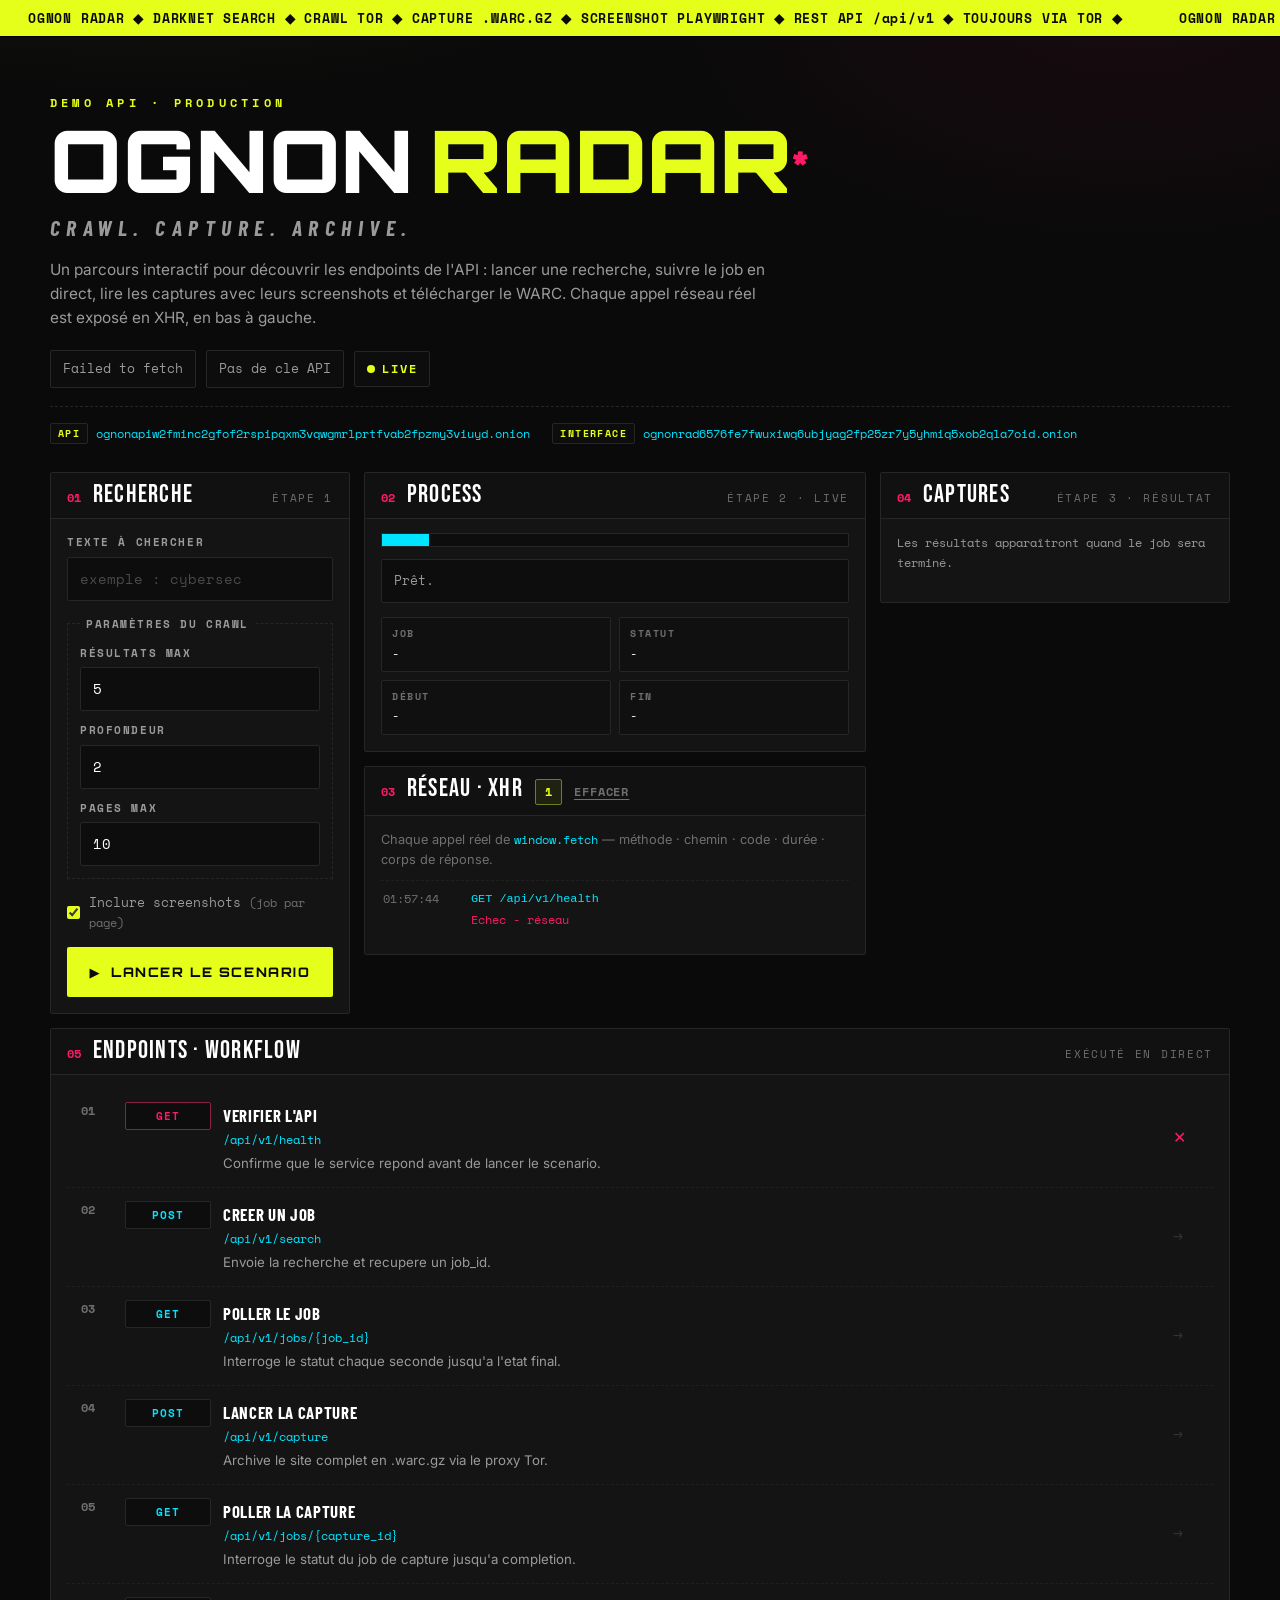
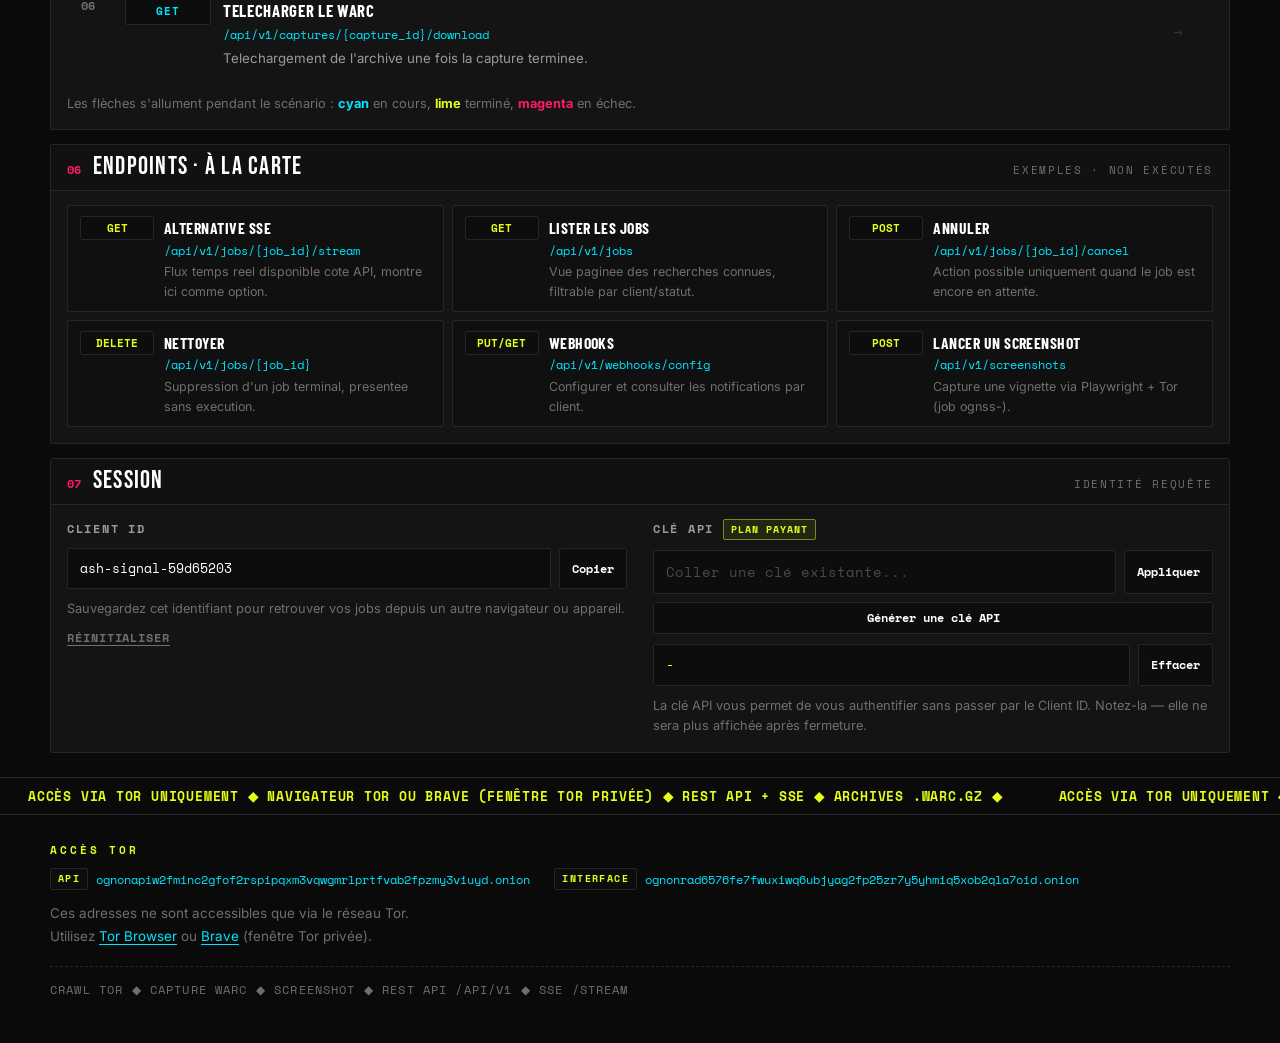
==== commit 5a13c84f: "refresh css browser cache" ====
--- a/clients/www/index.html
+++ b/clients/www/index.html
@@ -29,8 +29,8 @@
     <link rel="preconnect" href="https://fonts.googleapis.com">
     <link rel="preconnect" href="https://fonts.gstatic.com" crossorigin>
     <link href="https://fonts.googleapis.com/css2?family=Orbitron:wght@500;700;800;900&family=Space+Mono:ital,wght@0,400;0,700;1,400&family=Bebas+Neue&family=Barlow+Condensed:ital,wght@0,500;0,600;0,700;1,500&family=Inter:wght@400;500;600;700&display=swap" rel="stylesheet">
-    <link rel="stylesheet" href="./styles.css">
-    <script src="./app.js" defer></script>
+    <link rel="stylesheet" href="./styles.css?v=dev">
+    <script src="./app.js?v=dev" defer></script>
   </head>
   <body>
     <div id="deploy-bar" title="Développement local"></div>
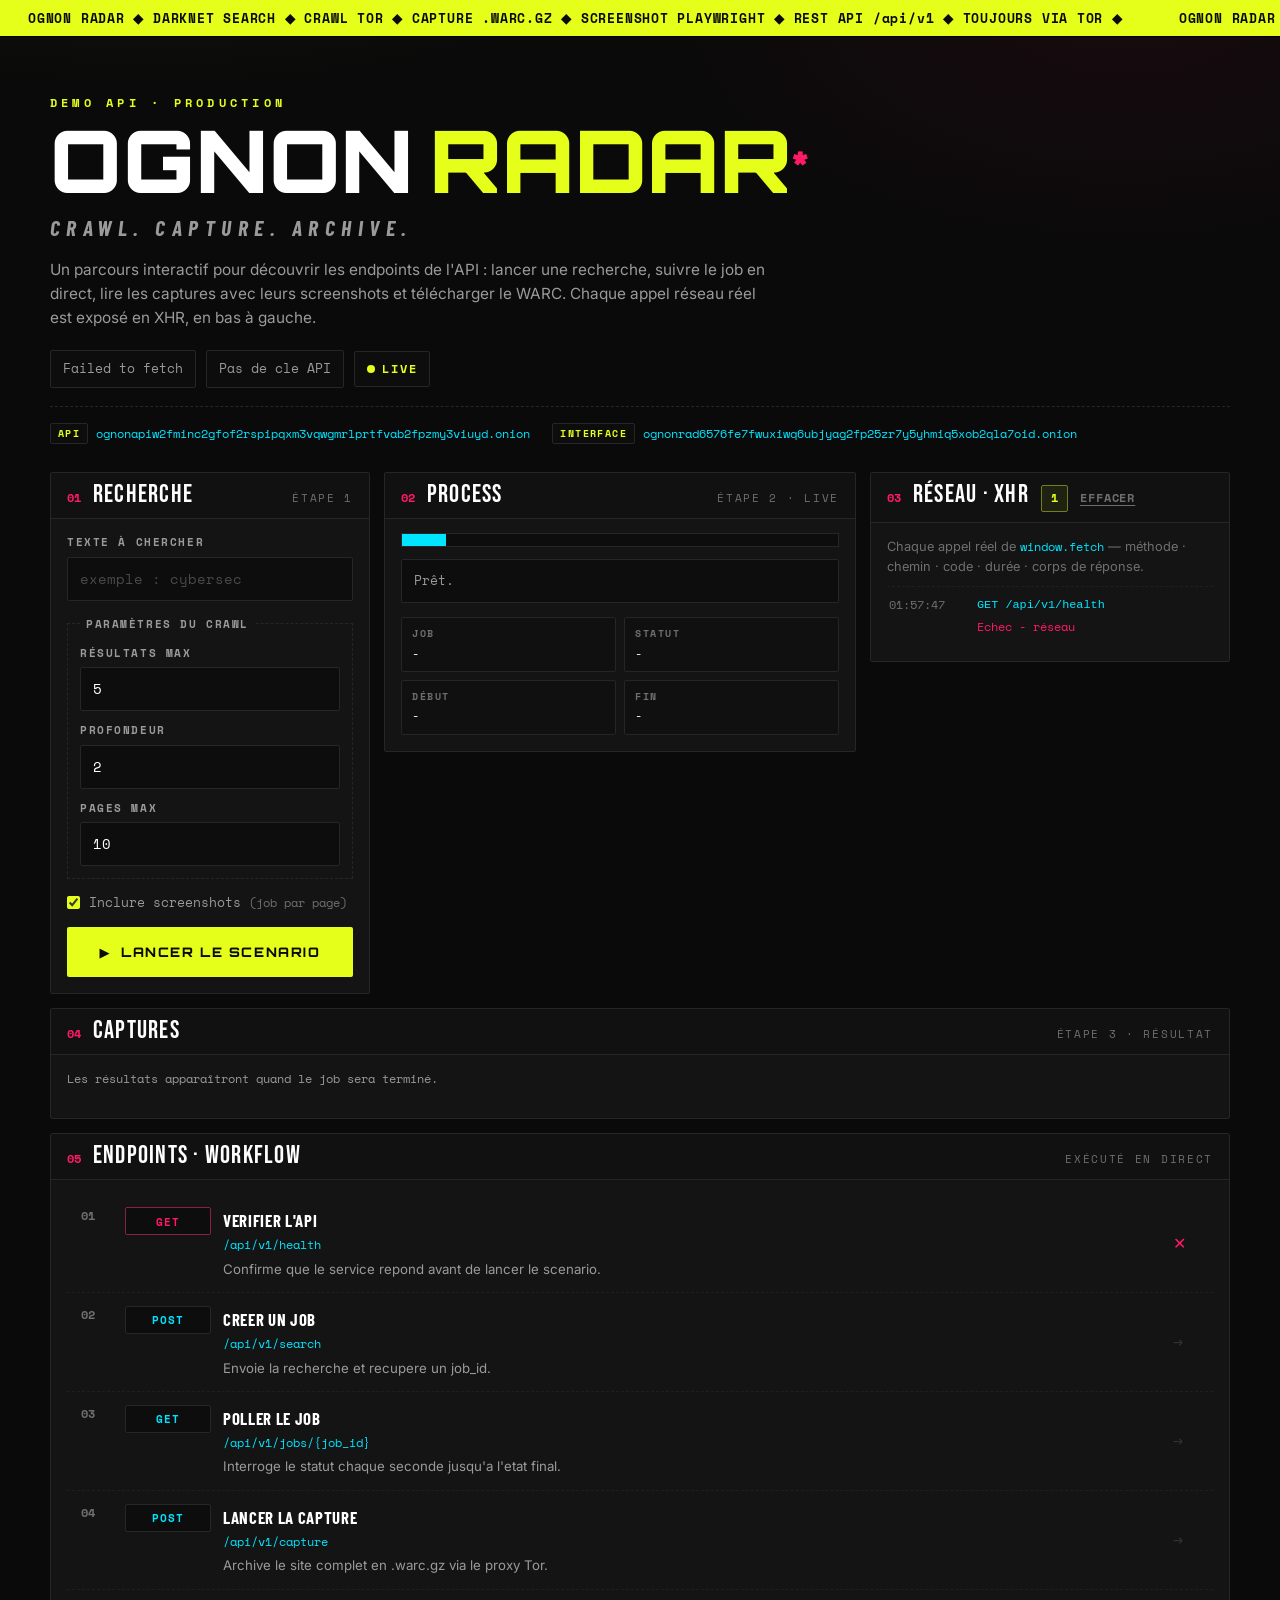
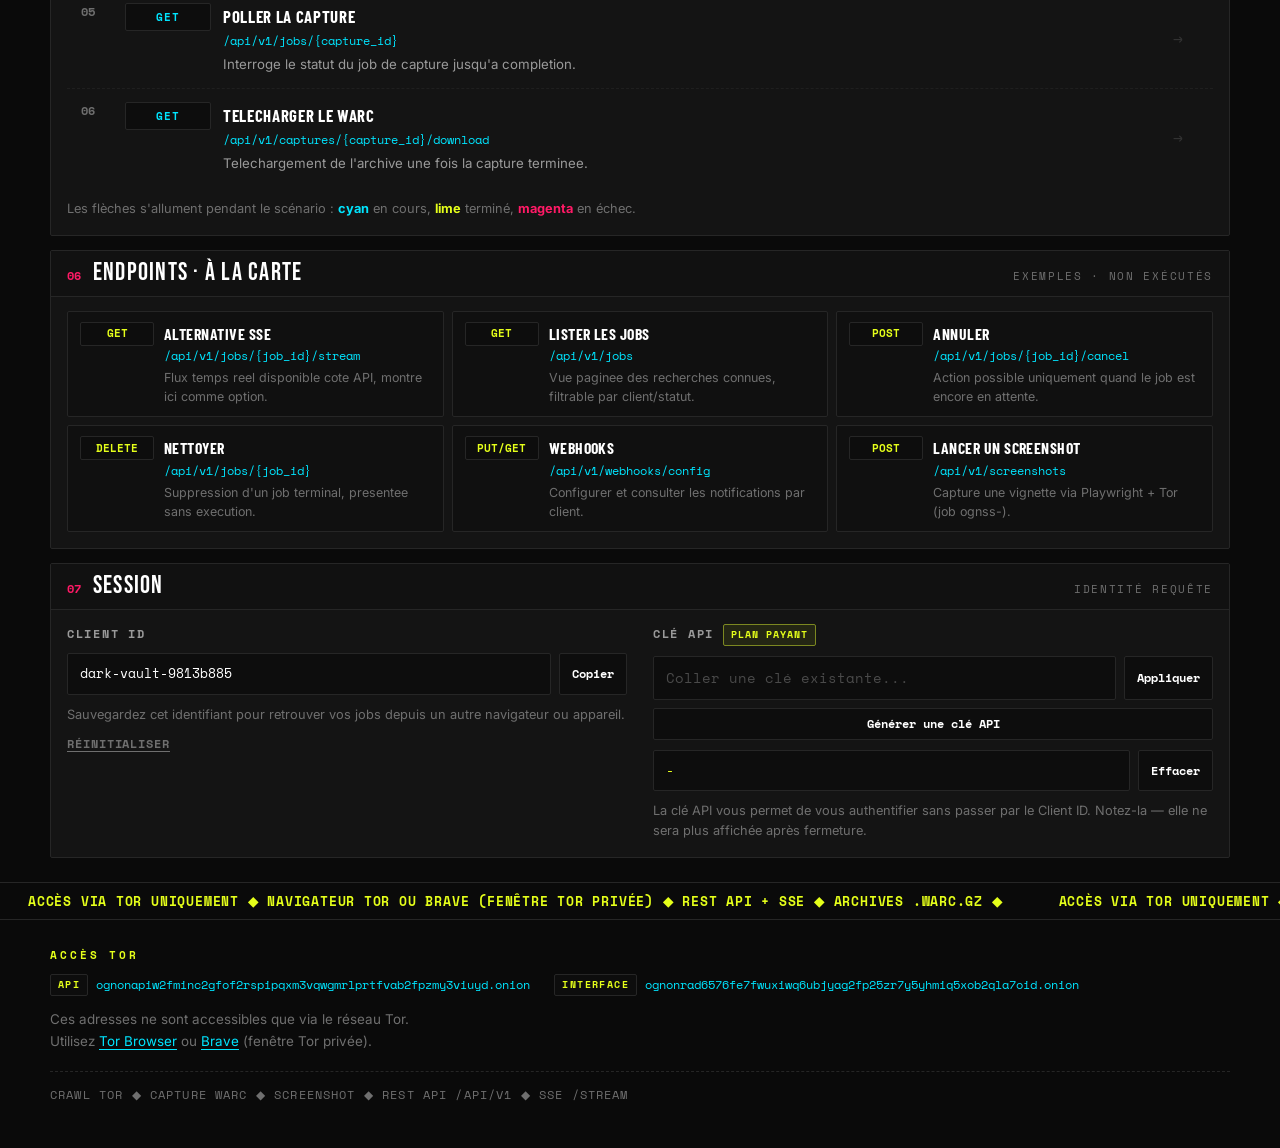
==== commit 11bf6574: "add highlighted paragraph" ====
--- a/clients/www/index.html
+++ b/clients/www/index.html
@@ -129,60 +129,56 @@
           </div>
         </section>
 
-        <!-- Colonne centrale : process + réseau -->
-        <div class="mid-col">
-          <!-- 02 · Process -->
-          <section class="panel process-panel" aria-labelledby="process-title">
-            <header class="panel-head">
-              <span class="panel-num">02</span>
-              <h2 class="panel-title" id="process-title">Process</h2>
-              <span class="panel-tag">étape 2 · live</span>
-            </header>
-            <div class="panel-body">
-              <div id="job-meter" class="job-meter" data-state="idle">
-                <span></span>
-              </div>
-
-              <output id="status" aria-live="polite">Prêt.</output>
-
-              <dl id="job-details">
-                <div>
-                  <dt>Job</dt>
-                  <dd id="job-id">-</dd>
-                </div>
-                <div>
-                  <dt>Statut</dt>
-                  <dd id="job-status">-</dd>
-                </div>
-                <div>
-                  <dt>Début</dt>
-                  <dd id="job-started">-</dd>
-                </div>
-                <div>
-                  <dt>Fin</dt>
-                  <dd id="job-completed">-</dd>
-                </div>
-              </dl>
-            </div>
-          </section>
-
-          <!-- 03 · Réseau XHR -->
-          <section class="panel xhr-panel" aria-labelledby="xhr-title">
-            <header class="panel-head">
-              <span class="panel-num">03</span>
-              <h2 class="panel-title" id="xhr-title">Réseau · XHR</h2>
-              <output id="xhr-count" class="xhr-count" aria-live="polite">0</output>
-              <button type="button" id="xhr-clear" class="btn-ghost">effacer</button>
-            </header>
-            <div class="panel-body">
-              <p class="panel-note panel-note--compact">Chaque appel réel de <code>window.fetch</code> — méthode · chemin · code · durée · corps de réponse.</p>
-              <ol id="poll-log" class="poll-log" aria-live="polite" aria-label="Journal des appels XHR"></ol>
-            </div>
-          </section>
-        </div>
-
-        <!-- 04 · Captures -->
-        <section class="panel result-panel" aria-labelledby="results-title">
+        <!-- 02 · Process -->
+        <section class="panel process-panel" aria-labelledby="process-title">
+          <header class="panel-head">
+            <span class="panel-num">02</span>
+            <h2 class="panel-title" id="process-title">Process</h2>
+            <span class="panel-tag">étape 2 · live</span>
+          </header>
+          <div class="panel-body">
+            <div id="job-meter" class="job-meter" data-state="idle">
+              <span></span>
+            </div>
+
+            <output id="status" aria-live="polite">Prêt.</output>
+
+            <dl id="job-details">
+              <div>
+                <dt>Job</dt>
+                <dd id="job-id">-</dd>
+              </div>
+              <div>
+                <dt>Statut</dt>
+                <dd id="job-status">-</dd>
+              </div>
+              <div>
+                <dt>Début</dt>
+                <dd id="job-started">-</dd>
+              </div>
+              <div>
+                <dt>Fin</dt>
+                <dd id="job-completed">-</dd>
+              </div>              </dl>
+          </div>
+        </section>
+
+        <!-- 03 · Réseau XHR -->
+        <section class="panel xhr-panel" aria-labelledby="xhr-title">
+          <header class="panel-head">
+            <span class="panel-num">03</span>
+            <h2 class="panel-title" id="xhr-title">Réseau · XHR</h2>
+            <output id="xhr-count" class="xhr-count" aria-live="polite">0</output>
+            <button type="button" id="xhr-clear" class="btn-ghost">effacer</button>
+          </header>
+          <div class="panel-body">
+            <p class="panel-note panel-note--compact">Chaque appel réel de <code>window.fetch</code> — méthode · chemin · code · durée · corps de réponse.</p>
+            <ol id="poll-log" class="poll-log" aria-live="polite" aria-label="Journal des appels XHR"></ol>
+          </div>
+        </section>
+
+        <!-- 04 · Captures (pleine largeur, ligne 2) -->
+        <section class="panel result-panel panel--wide" aria-labelledby="results-title">
           <header class="panel-head">
             <span class="panel-num">04</span>
             <h2 class="panel-title" id="results-title">Captures</h2>
--- a/clients/www/styles.css
+++ b/clients/www/styles.css
@@ -719,9 +719,11 @@
 .workspace-grid {
   grid-column: 1 / -1;
   display: grid;
-  grid-template-columns: 300px minmax(0, 1fr) 350px;
   gap: 14px;
   align-items: start;
+  /* Ligne 1 : 01 Recherche + 02 Process + 03 Réseau XHR côte à côte ;
+     04 Captures (panel--wide) occupe la ligne 2 en pleine largeur. */
+  grid-template-columns: minmax(0, 320px) minmax(0, 1fr) minmax(0, 360px);
 }
 
 .mid-col {
@@ -1048,7 +1050,7 @@
 }
 
 article.has-thumb {
-  grid-template-columns: 90px minmax(0, 1fr);
+  grid-template-columns: 180px minmax(0, 1fr);
   align-items: start;
   column-gap: 14px;
 }
@@ -1104,6 +1106,29 @@
   font-family: var(--font-data);
   font-size: .72rem;
   color: var(--spx-muted);
+}
+
+/* ───── Paragraphes uniques avec terme surligné ───── */
+.result-paragraphs {
+  display: grid;
+  gap: 6px;
+  padding: 10px 12px;
+  border-left: 3px solid var(--spx-lime);
+  background: rgba(229, 255, 26, .05);
+  border-radius: 0 4px 4px 0;
+}
+
+.result-paragraph {
+  font-size: .82rem;
+  color: #c9c9c9;
+}
+
+.result-paragraph mark {
+  background: var(--spx-lime);
+  color: var(--spx-black);
+  padding: 0 2px;
+  border-radius: 2px;
+  font-weight: 600;
 }
 
 .capture-bar {
@@ -1178,8 +1203,8 @@
 
 /* Screenshot thumbnail */
 .result-thumb {
-  width: 90px;
-  height: 64px;
+  width: 180px;
+  height: 128px;
   object-fit: cover;
   border: 1px solid var(--spx-line);
   border-radius: 2px;
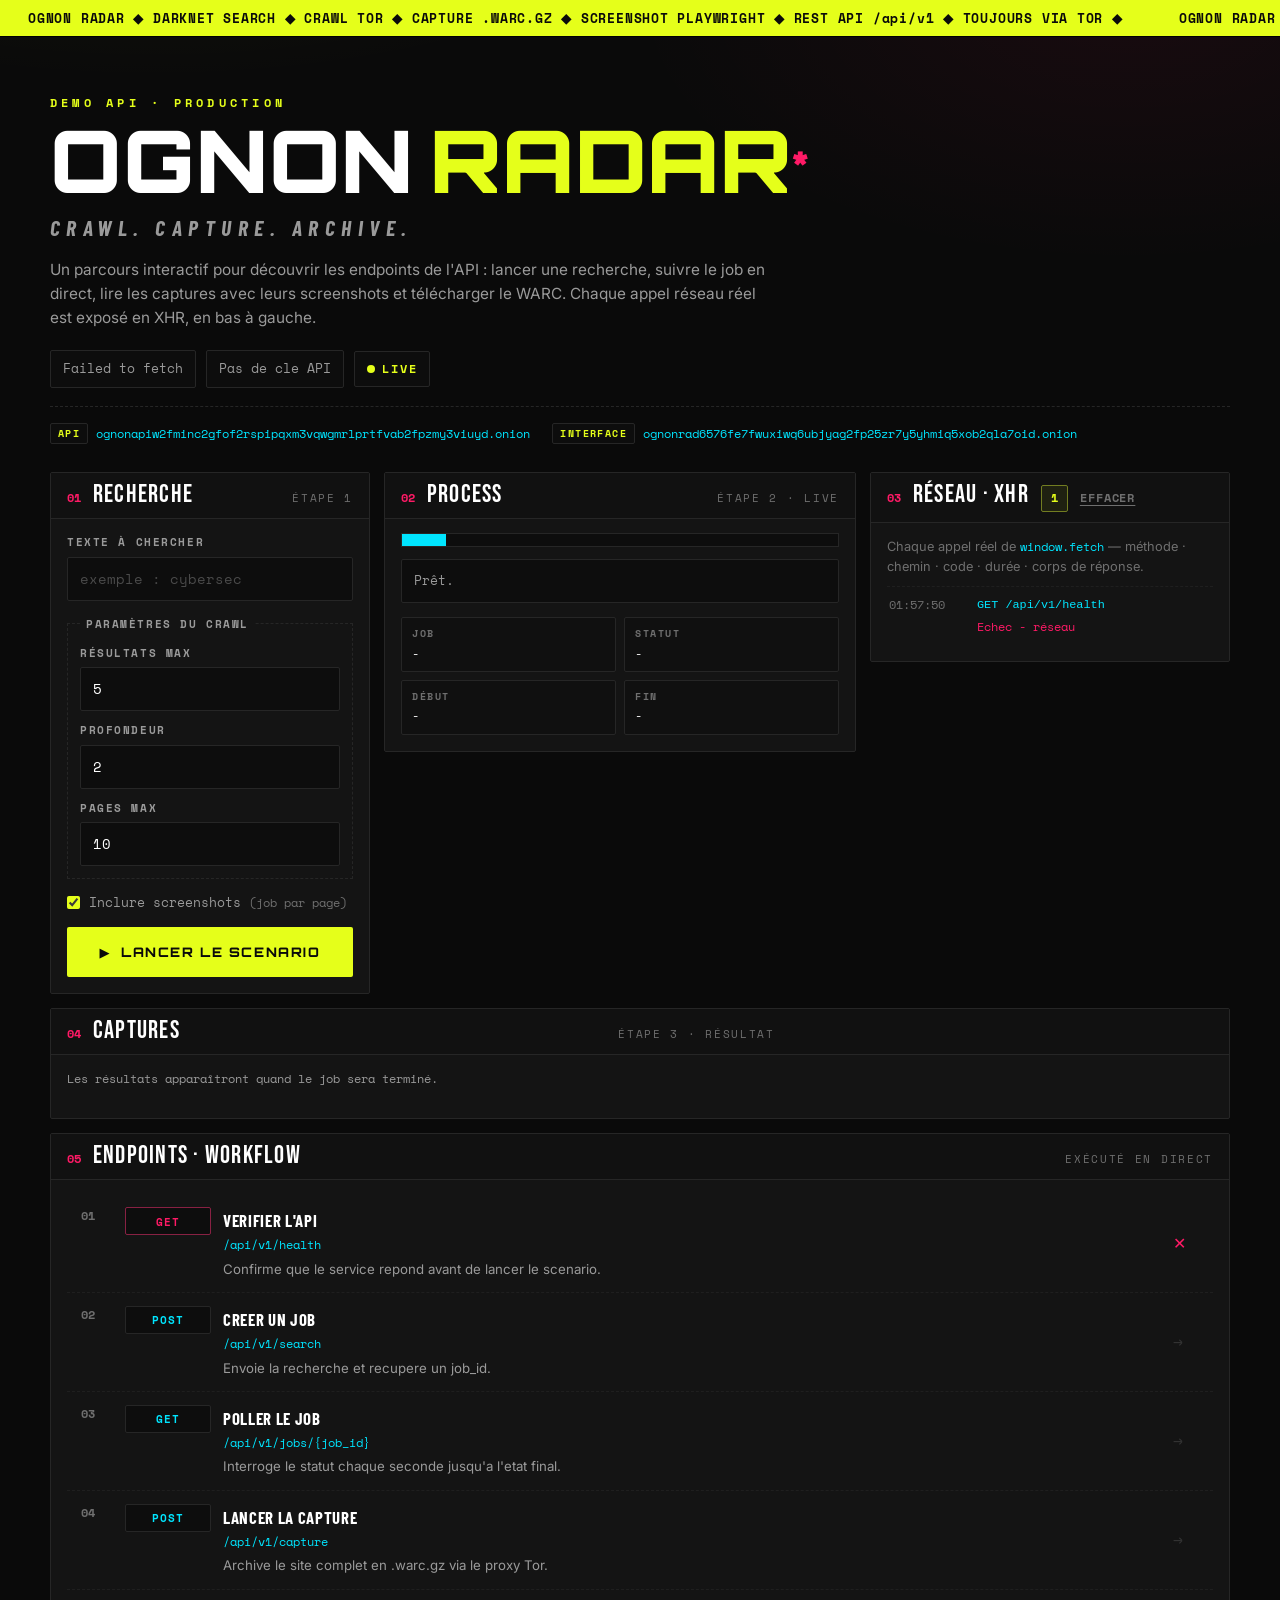
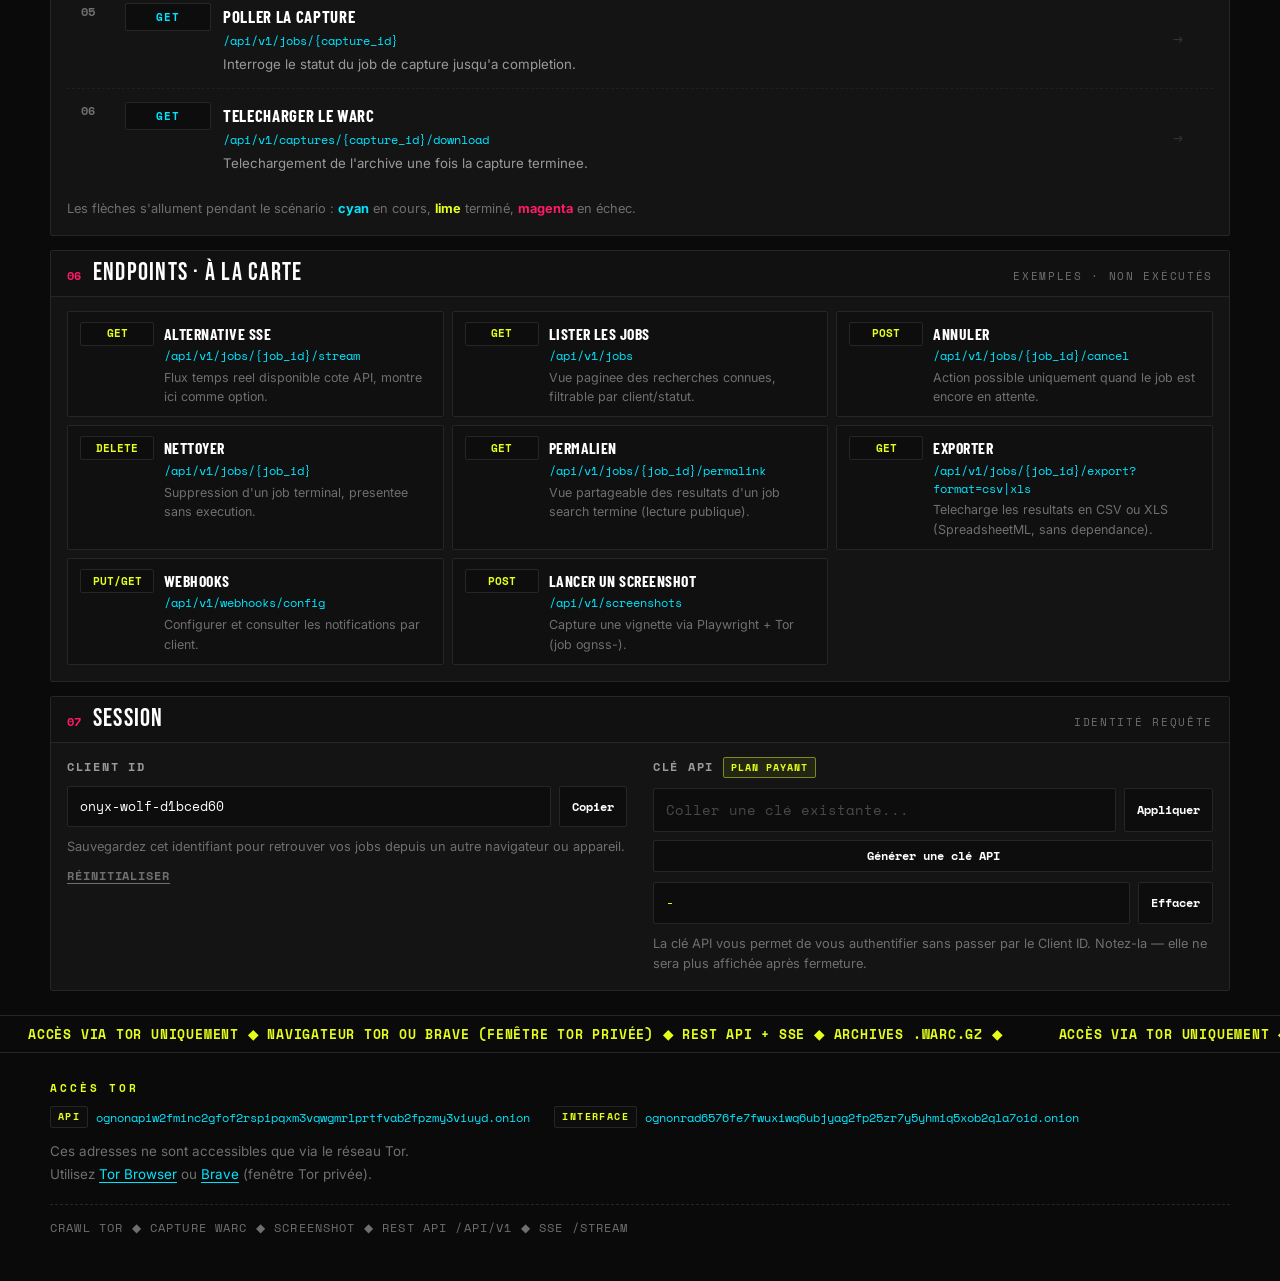
==== commit 26398ae0: "add shareable permalink and CSV/XLS export for search results Reuses the human-readable job id as th" ====
--- a/clients/www/index.html
+++ b/clients/www/index.html
@@ -183,6 +183,7 @@
             <span class="panel-num">04</span>
             <h2 class="panel-title" id="results-title">Captures</h2>
             <span class="panel-tag">étape 3 · résultat</span>
+            <div id="results-share" class="results-share-bar" hidden></div>
           </header>
           <div class="panel-body">
             <p id="summary">Les résultats apparaîtront quand le job sera terminé.</p>
--- a/clients/www/styles.css
+++ b/clients/www/styles.css
@@ -352,6 +352,33 @@
   color: var(--spx-magenta);
 }
 
+/* Barre permalien + exports du panneau résultats (masquée tant qu'il n'y a
+   pas de résultats search terminé — app.js pilote l'attribut hidden). */
+.results-share-bar {
+  display: flex;
+  align-items: center;
+  flex-wrap: wrap;
+  gap: 6px;
+  margin-left: auto;
+}
+
+.share-permalink {
+  font-family: var(--font-data);
+  font-size: .66rem;
+  color: var(--spx-cyan);
+  max-width: 28ch;
+  overflow: hidden;
+  text-overflow: ellipsis;
+  white-space: nowrap;
+}
+
+@media (max-width: 720px) {
+  .results-share-bar {
+    margin-left: 0;
+    flex-basis: 100%;
+  }
+}
+
 .panel-title {
   margin: 0;
   font-family: var(--font-stat);
